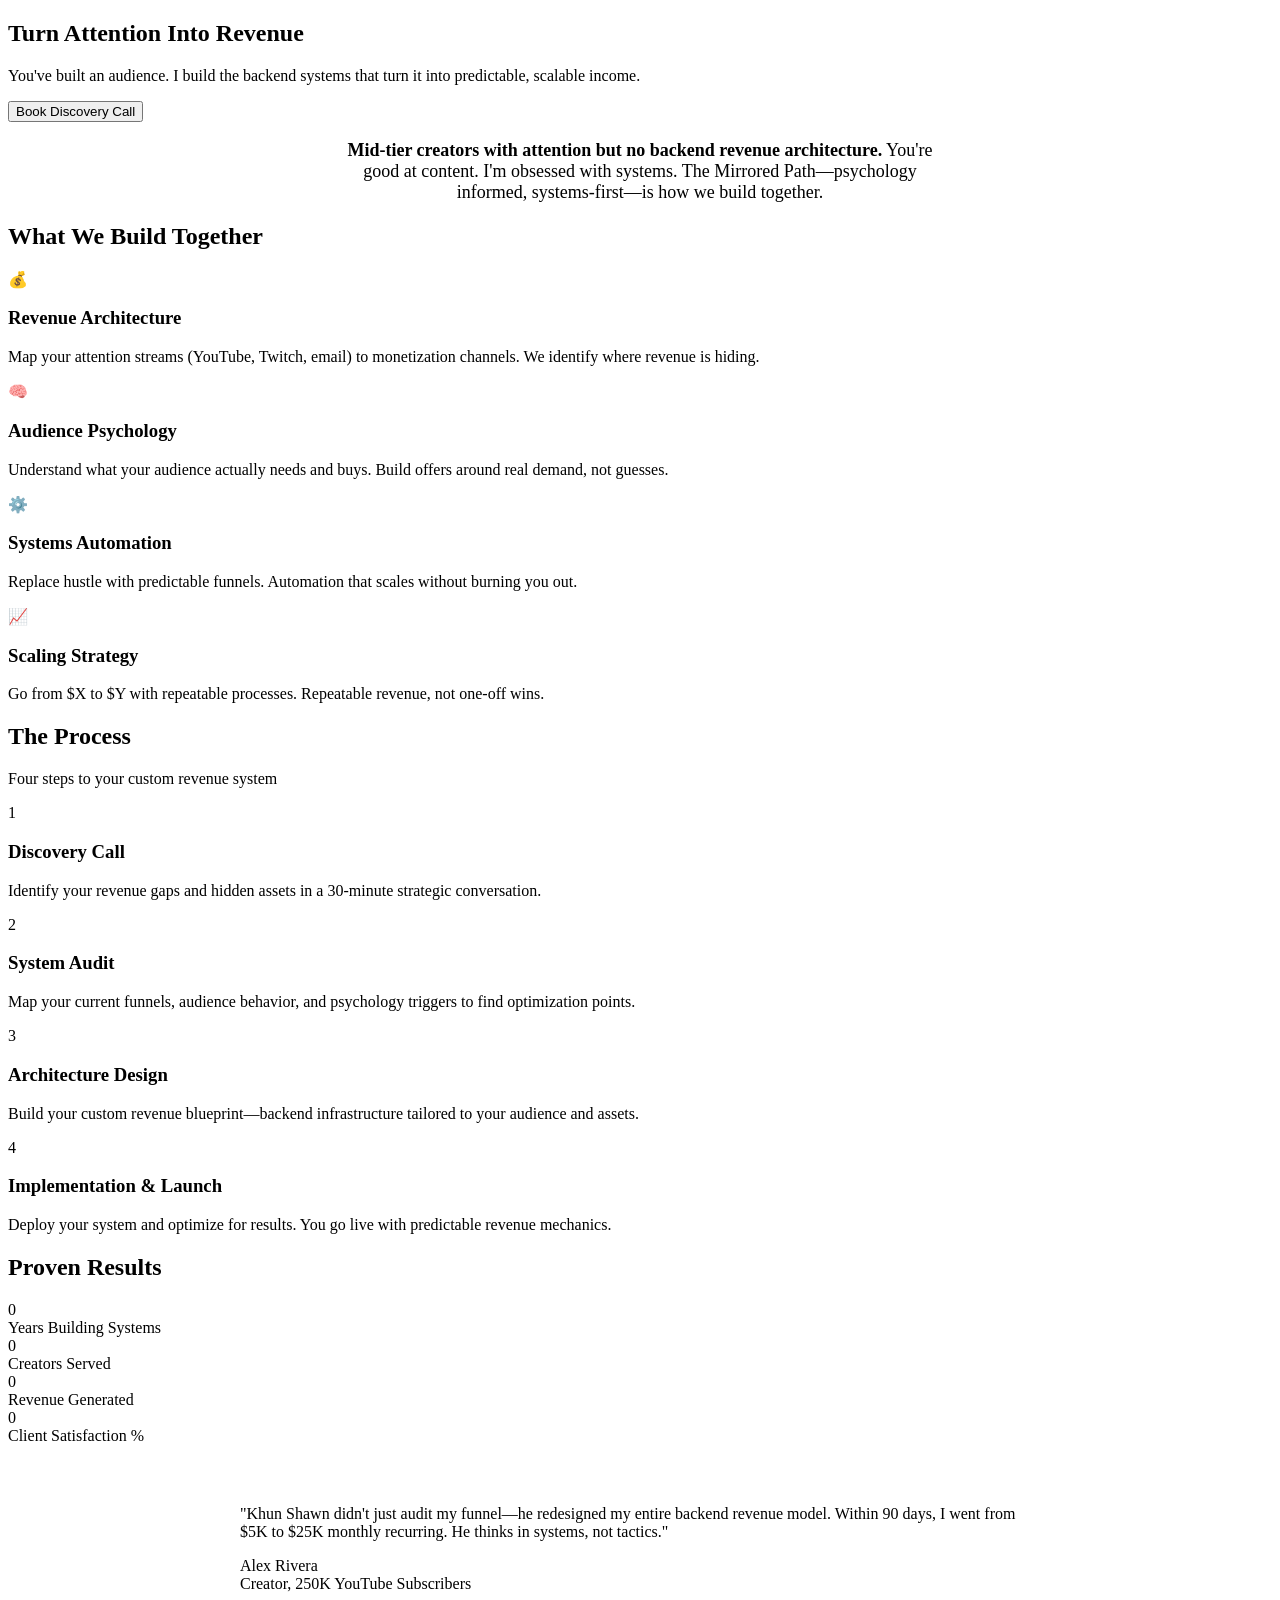
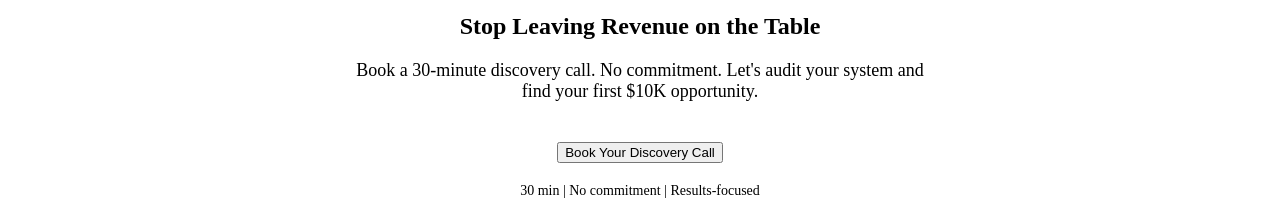
==== index.html @ 08e4f619 "feat: add complete index.html with all 6 sections" ====
<!DOCTYPE html>
<html lang="en">
<head>
  <meta charset="UTF-8">
  <meta name="viewport" content="width=device-width, initial-scale=1.0">
  <meta http-equiv="X-UA-Compatible" content="IE=edge">

  <!-- Title & Meta Description -->
  <title>Creator Revenue Systems | Khun Shawn</title>
  <meta name="description" content="Turn your audience into predictable revenue. Custom backend systems for creators. Book a discovery call.">
  <meta name="author" content="Khun Shawn">

  <!-- Theme Color & Favicon -->
  <meta name="theme-color" content="#0A0E1A">
  <link rel="icon" href="./assets/favicon.png" sizes="32x32">

  <!-- OG Tags (Social Sharing) -->
  <meta property="og:type" content="website">
  <meta property="og:title" content="Creator Revenue Systems | Khun Shawn">
  <meta property="og:description" content="Turn your audience into predictable revenue. Custom backend systems for creators.">
  <meta property="og:image" content="./images/Khun\ Shawn\ at\ gaming\ desk\ with\ monitors\ khun-shawn\ khunshawn.webp">
  <meta property="og:url" content="https://khun-shawn.com">

  <!-- Twitter Tags -->
  <meta name="twitter:card" content="summary_large_image">
  <meta name="twitter:title" content="Creator Revenue Systems | Khun Shawn">
  <meta name="twitter:description" content="Turn your audience into predictable revenue. Custom backend systems for creators.">
  <meta name="twitter:image" content="./images/Khun\ Shawn\ at\ gaming\ desk\ with\ monitors\ khun-shawn\ khunshawn.webp">

  <!-- Stylesheets -->
  <link rel="stylesheet" href="./styles/base.css">
  <link rel="stylesheet" href="./styles/layout.css">
  <link rel="stylesheet" href="./styles/components.css">
  <link rel="stylesheet" href="./styles/animations.css">

  <!-- Google Fonts (Fallback only, Lusitana & Lato loaded locally) -->
  <link rel="preconnect" href="https://fonts.googleapis.com">
  <link rel="preconnect" href="https://fonts.gstatic.com" crossorigin>
  <style>
    @font-face {
      font-family: 'Lusitana';
      src: url('./fonts/CSR84z9ShvucWzsMKyhdTOI.woff2') format('woff2');
      font-weight: 400;
      font-display: swap;
    }
    @font-face {
      font-family: 'Lusitana';
      src: url('./fonts/CSR74z9ShvucWzsMKyDmafctaNY.woff2') format('woff2');
      font-weight: 700;
      font-display: swap;
    }
    @font-face {
      font-family: 'Lato';
      src: url('./fonts/S6uyw4BMUTPHjx4wXg.woff2') format('woff2');
      font-weight: 400;
      font-display: swap;
    }
    @font-face {
      font-family: 'Lato';
      src: url('./fonts/S6u9w4BMUTPHh6UVSwiPGQ.woff2') format('woff2');
      font-weight: 700;
      font-display: swap;
    }
  </style>

  <!-- JSON-LD Schema Markup -->
  <script type="application/ld+json">
  {
    "@context": "https://schema.org",
    "@type": "Organization",
    "name": "Khun Shawn",
    "url": "https://khun-shawn.com",
    "description": "Custom backend revenue systems for creators",
    "sameAs": [
      "https://www.youtube.com/@KhunShawn",
      "https://www.twitch.tv/khunshawn",
      "https://www.instagram.com/khunshawn/",
      "https://www.facebook.com/MysteryMrR/"
    ],
    "image": "./images/Khun\ Shawn\ at\ gaming\ desk\ with\ monitors\ khun-shawn\ khunshawn.webp",
    "founder": {
      "@type": "Person",
      "name": "Khun Shawn",
      "jobTitle": "Revenue Systems Architect",
      "image": "./images/Khun\ Shawn\ in\ blazer\ by\ window\ with\ city\ khun-shawn\ khunshawn.webp"
    }
  }
  </script>

  <script type="application/ld+json">
  {
    "@context": "https://schema.org",
    "@type": "Service",
    "name": "Creator Infrastructure System",
    "description": "Custom backend revenue system for creators",
    "provider": {
      "@type": "Organization",
      "name": "Khun Shawn"
    },
    "areaServed": "Worldwide",
    "priceRange": "$500 - $5000+"
  }
  </script>
</head>

<body>

<!-- ========================================
     HERO SECTION
     ======================================== -->
<section id="hero">
  <div class="hero-content">
    <h1>Turn Attention Into Revenue</h1>
    <p>You've built an audience. I build the backend systems that turn it into predictable, scalable income.</p>
    <button class="btn-primary" onclick="scrollToDiscovery()">Book Discovery Call</button>
  </div>
</section>

<!-- ========================================
     MISSION SECTION
     ======================================== -->
<section id="mission">
  <div class="container">
    <div style="max-width: 600px; margin: 0 auto;">
      <p style="font-size: 18px; text-align: center;">
        <strong>Mid-tier creators with attention but no backend revenue architecture.</strong> You're good at content. I'm obsessed with systems. The Mirrored Path—psychology informed, systems-first—is how we build together.
      </p>
    </div>
  </div>
</section>

<!-- ========================================
     CAPABILITIES SECTION
     ======================================== -->
<section id="capabilities">
  <div class="container">
    <div class="section-header">
      <h2>What We Build Together</h2>
    </div>

    <div class="grid-4">
      <!-- Card 1 -->
      <div class="card">
        <div class="card-icon">💰</div>
        <h3 class="card-title">Revenue Architecture</h3>
        <p class="card-description">Map your attention streams (YouTube, Twitch, email) to monetization channels. We identify where revenue is hiding.</p>
      </div>

      <!-- Card 2 -->
      <div class="card">
        <div class="card-icon">🧠</div>
        <h3 class="card-title">Audience Psychology</h3>
        <p class="card-description">Understand what your audience actually needs and buys. Build offers around real demand, not guesses.</p>
      </div>

      <!-- Card 3 -->
      <div class="card">
        <div class="card-icon">⚙️</div>
        <h3 class="card-title">Systems Automation</h3>
        <p class="card-description">Replace hustle with predictable funnels. Automation that scales without burning you out.</p>
      </div>

      <!-- Card 4 -->
      <div class="card">
        <div class="card-icon">📈</div>
        <h3 class="card-title">Scaling Strategy</h3>
        <p class="card-description">Go from $X to $Y with repeatable processes. Repeatable revenue, not one-off wins.</p>
      </div>
    </div>
  </div>
</section>

<!-- ========================================
     HOW IT WORKS SECTION
     ======================================== -->
<section id="how-it-works">
  <div class="container">
    <div class="section-header">
      <h2>The Process</h2>
      <p>Four steps to your custom revenue system</p>
    </div>

    <div class="timeline">
      <div class="timeline-step">
        <div class="timeline-circle">1</div>
        <div class="timeline-content">
          <h3 class="timeline-title">Discovery Call</h3>
          <p class="timeline-description">Identify your revenue gaps and hidden assets in a 30-minute strategic conversation.</p>
        </div>
      </div>

      <div class="timeline-step">
        <div class="timeline-circle">2</div>
        <div class="timeline-content">
          <h3 class="timeline-title">System Audit</h3>
          <p class="timeline-description">Map your current funnels, audience behavior, and psychology triggers to find optimization points.</p>
        </div>
      </div>

      <div class="timeline-step">
        <div class="timeline-circle">3</div>
        <div class="timeline-content">
          <h3 class="timeline-title">Architecture Design</h3>
          <p class="timeline-description">Build your custom revenue blueprint—backend infrastructure tailored to your audience and assets.</p>
        </div>
      </div>

      <div class="timeline-step">
        <div class="timeline-circle">4</div>
        <div class="timeline-content">
          <h3 class="timeline-title">Implementation & Launch</h3>
          <p class="timeline-description">Deploy your system and optimize for results. You go live with predictable revenue mechanics.</p>
        </div>
      </div>
    </div>
  </div>
</section>

<!-- ========================================
     PROOF SECTION
     ======================================== -->
<section id="proof">
  <div class="container">
    <div class="section-header">
      <h2>Proven Results</h2>
    </div>

    <div class="grid-4" style="margin-bottom: 60px;">
      <div class="stat-block">
        <div class="stat-number" data-target="14">0</div>
        <div class="stat-label">Years Building Systems</div>
      </div>

      <div class="stat-block">
        <div class="stat-number" data-target="50">0</div>
        <div class="stat-label">Creators Served</div>
      </div>

      <div class="stat-block">
        <div class="stat-number" data-target="2000000">0</div>
        <div class="stat-label">Revenue Generated</div>
      </div>

      <div class="stat-block">
        <div class="stat-number" data-target="99">0</div>
        <div class="stat-label">Client Satisfaction %</div>
      </div>
    </div>

    <div style="max-width: 800px; margin: 0 auto;">
      <div class="testimonial">
        <p class="testimonial-quote">"Khun Shawn didn't just audit my funnel—he redesigned my entire backend revenue model. Within 90 days, I went from $5K to $25K monthly recurring. He thinks in systems, not tactics."</p>
        <div class="testimonial-author">Alex Rivera</div>
        <div class="testimonial-role">Creator, 250K YouTube Subscribers</div>
      </div>
    </div>
  </div>
</section>

<!-- ========================================
     FINAL CTA SECTION
     ======================================== -->
<section id="final-cta">
  <div class="container" style="text-align: center;">
    <h2>Stop Leaving Revenue on the Table</h2>
    <p style="font-size: 18px; margin-bottom: 40px; max-width: 600px; margin-left: auto; margin-right: auto;">
      Book a 30-minute discovery call. No commitment. Let's audit your system and find your first $10K opportunity.
    </p>
    <button class="btn-primary" onclick="scrollToDiscovery()">Book Your Discovery Call</button>
    <p style="margin-top: 20px; font-size: 14px; color: var(--text-secondary);">30 min | No commitment | Results-focused</p>
  </div>
</section>

<!-- ========================================
     END: FINAL CTA SECTION
     ======================================== -->

<script src="./scripts/main.js"></script>

</body>
</html>
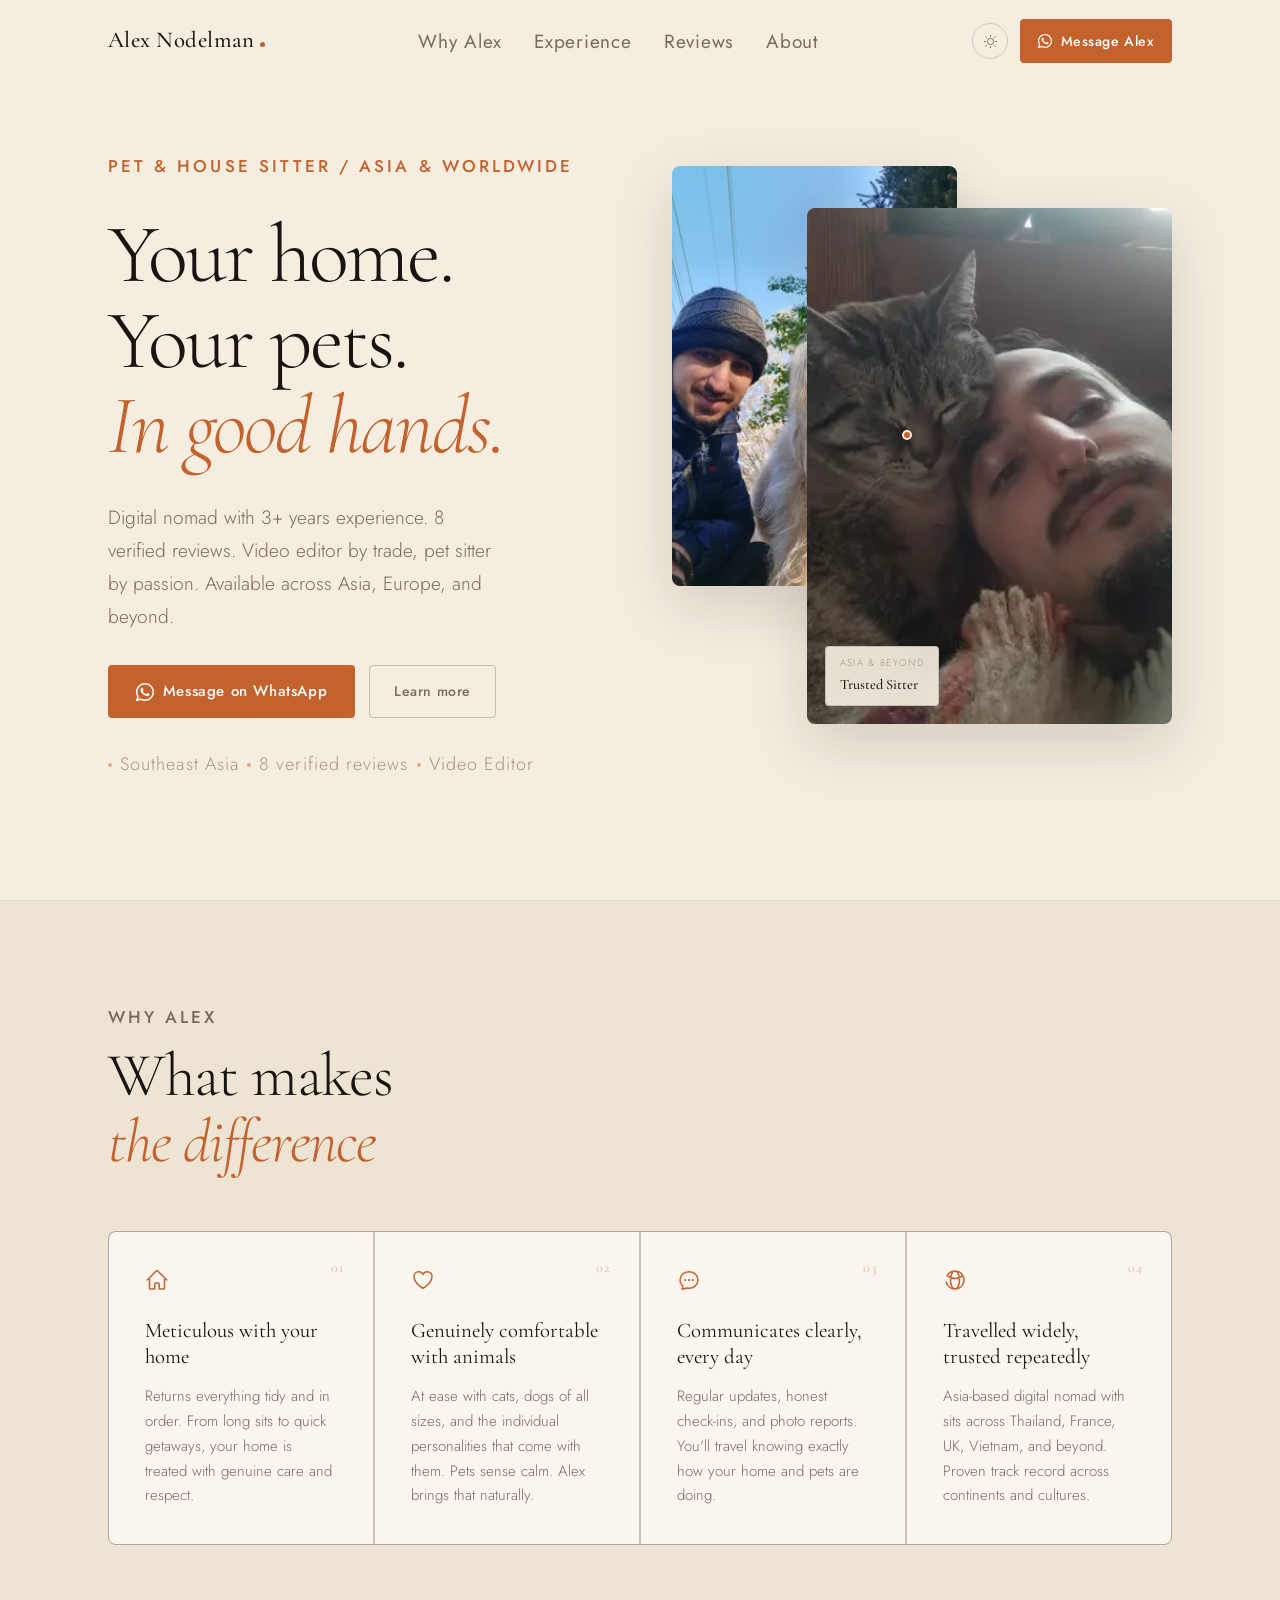
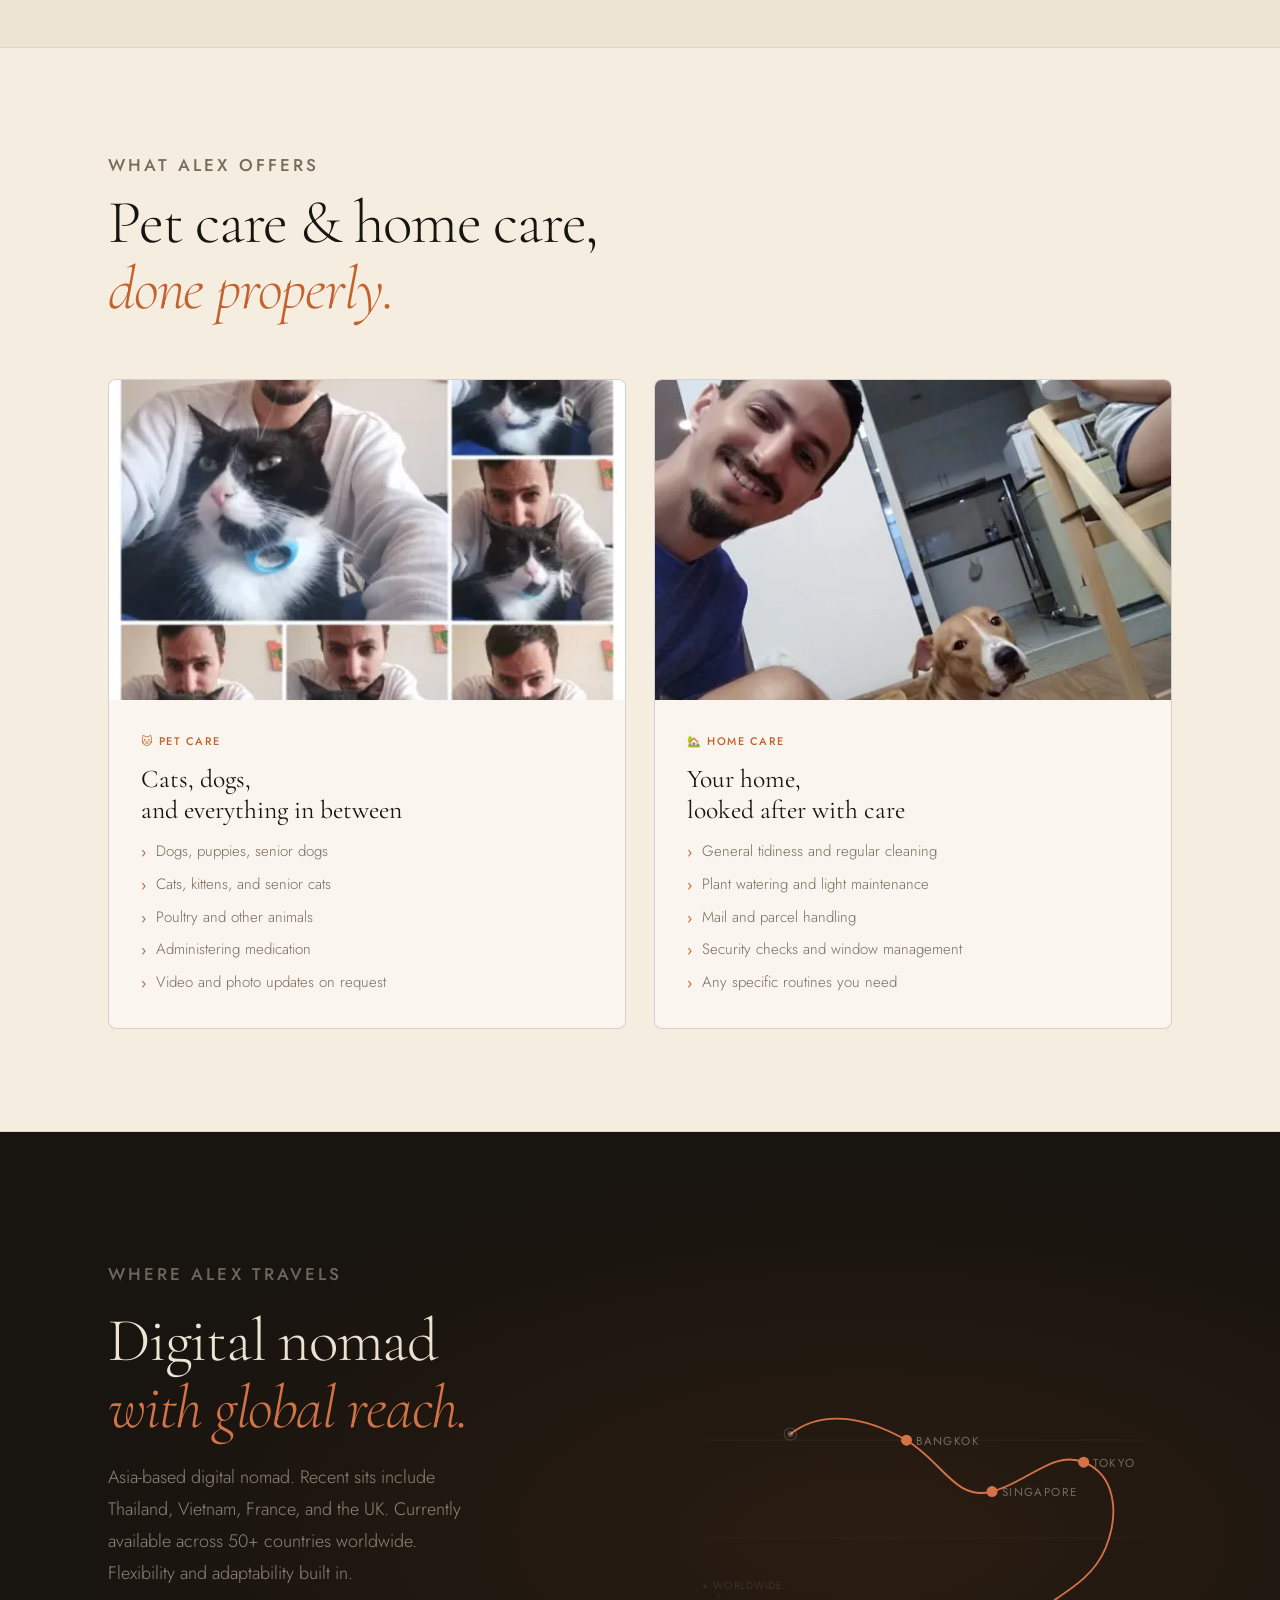
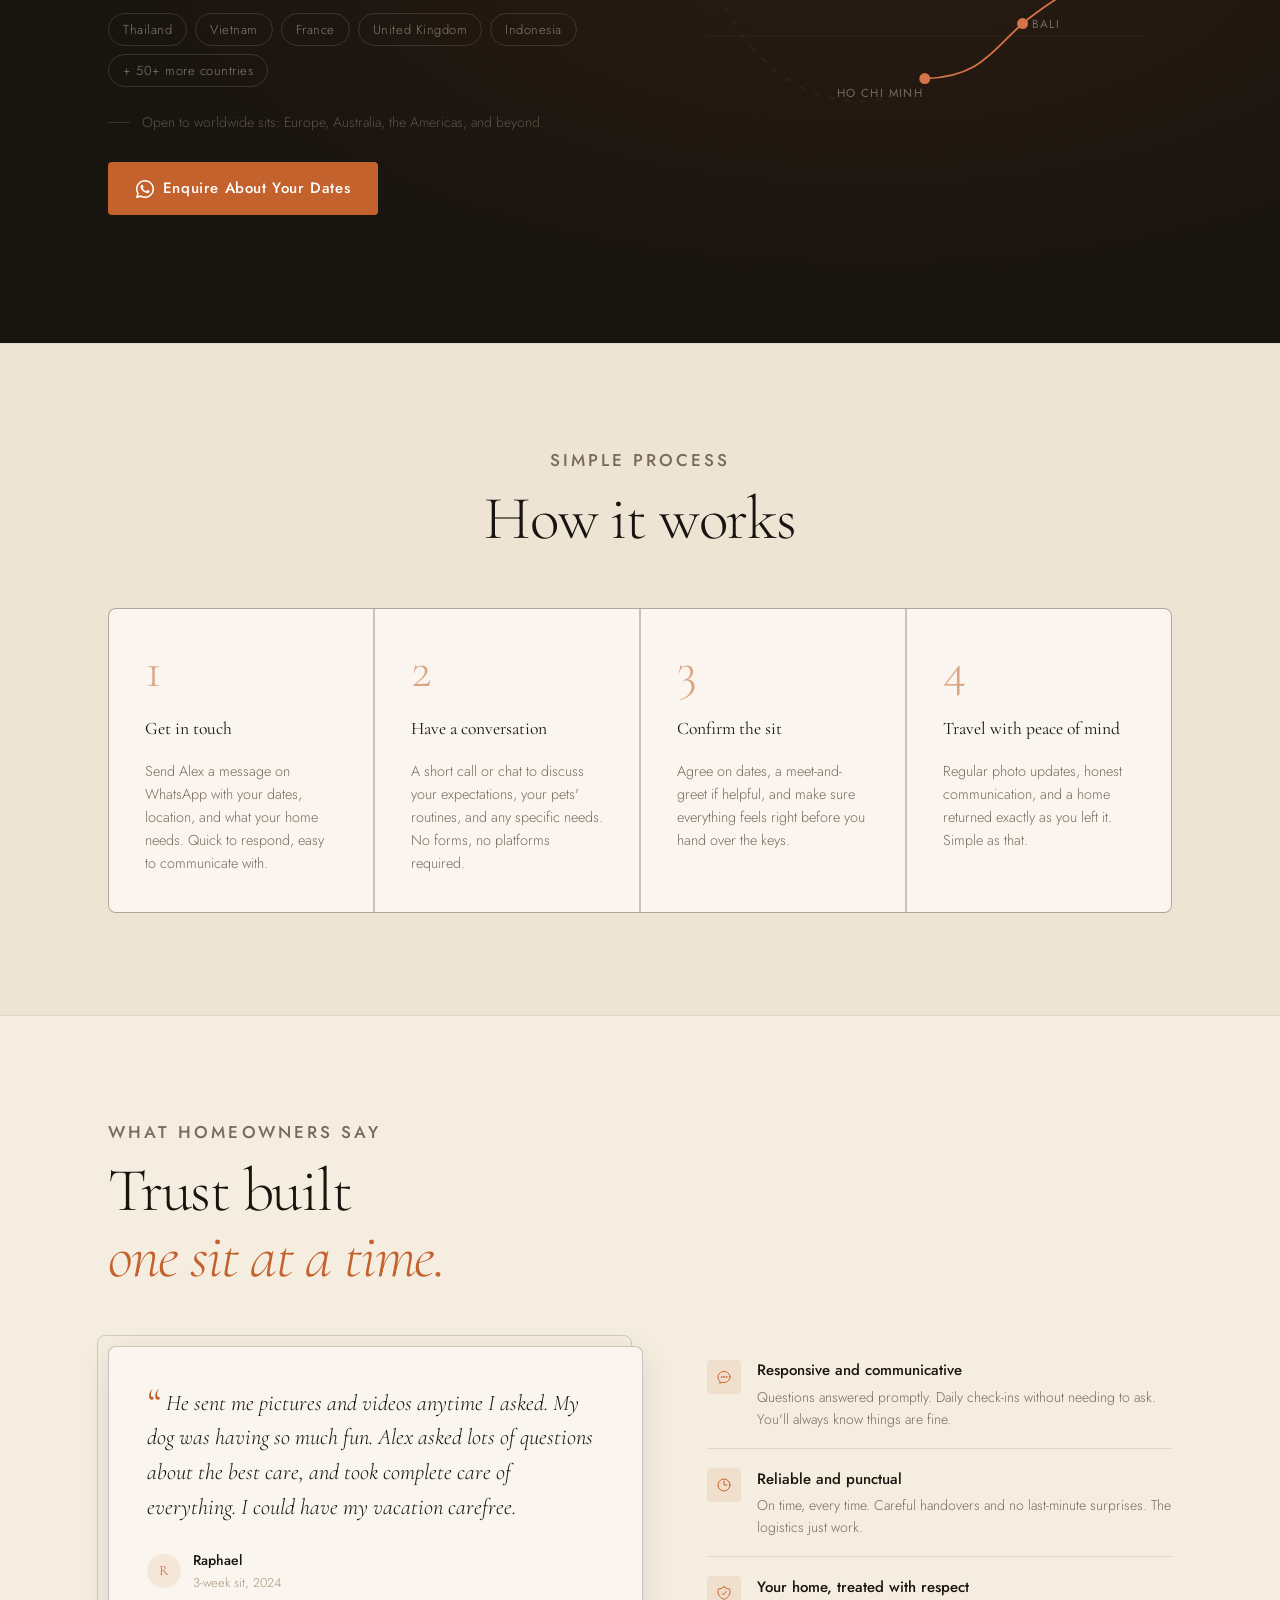
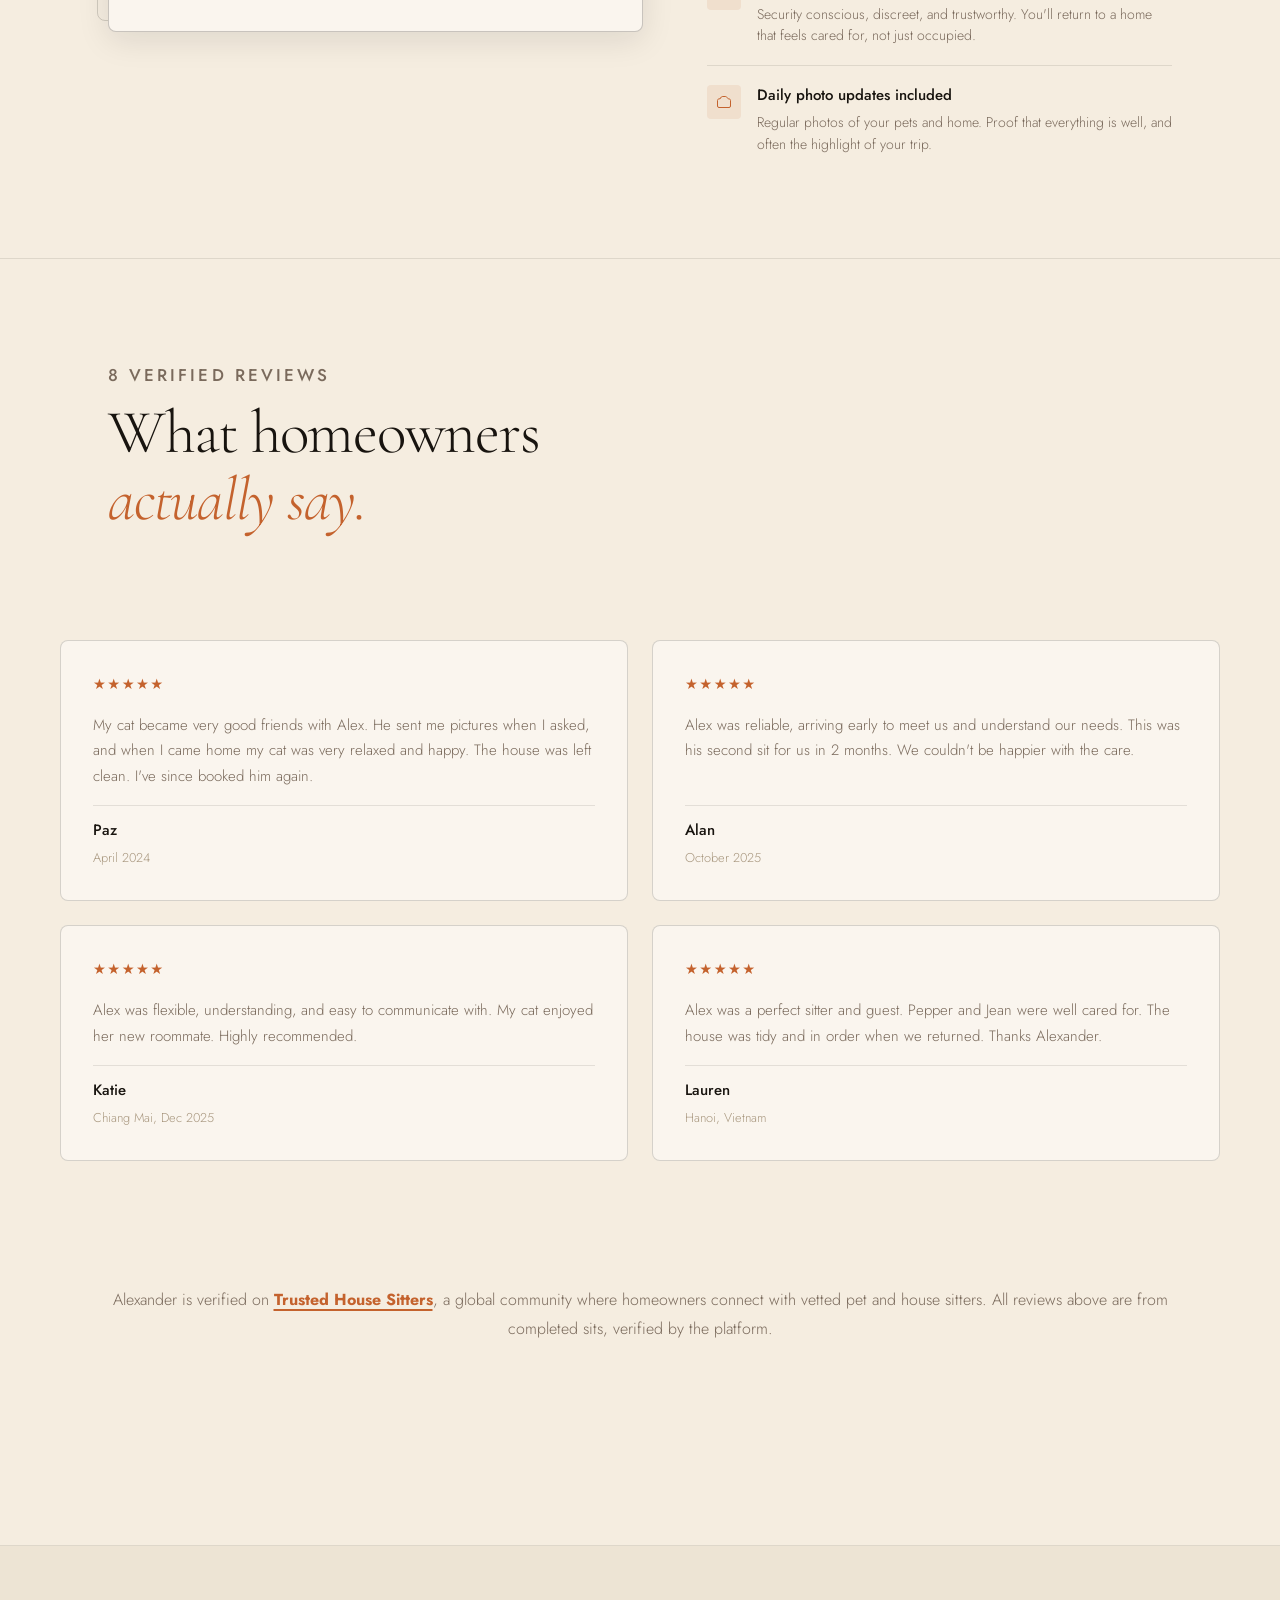
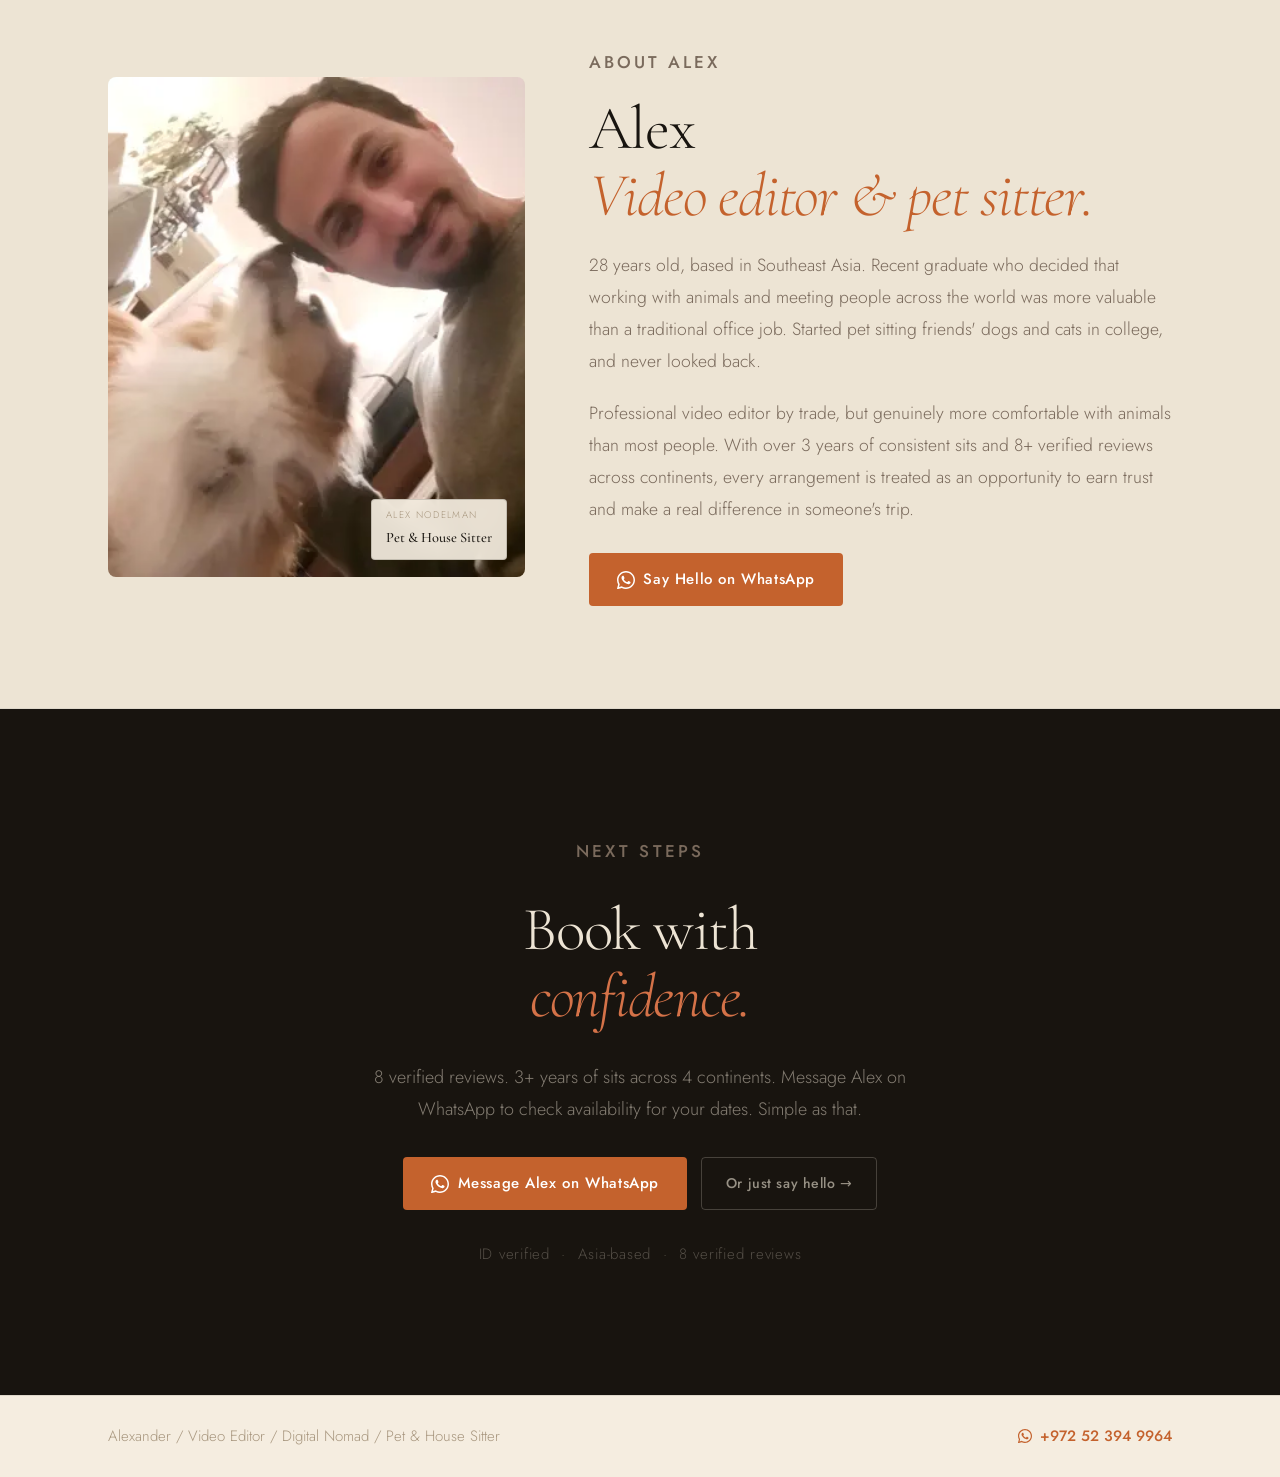
==== commit 066e2b87: "Initial commit: Global Pet Sits website content Co-Authored-By: COR Intelligence <enquiries@corsolut" ====
--- a/index.html
+++ b/index.html
@@ -1,281 +1,1527 @@
 <!DOCTYPE html>
-<html lang="en">
+<html lang="en" data-theme="light">
 <head>
-  <meta charset="UTF-8">
-  <meta name="viewport" content="width=device-width, initial-scale=1.0">
-  <meta http-equiv="X-UA-Compatible" content="IE=edge">
-
-  <!-- Title & Meta Description -->
-  <title>Creator Revenue Systems | Khun Shawn</title>
-  <meta name="description" content="Turn your audience into predictable revenue. Custom backend systems for creators. Book a discovery call.">
-  <meta name="author" content="Khun Shawn">
-
-  <!-- Theme Color & Favicon -->
-  <meta name="theme-color" content="#0A0E1A">
-  <link rel="icon" href="./assets/favicon.png" sizes="32x32">
-
-  <!-- OG Tags (Social Sharing) -->
+<!--
+  ============================================================
+  ALEX NODELMAN — PET & HOUSE SITTER LANDING PAGE
+  ============================================================
+  Art direction:
+    Trusted, worldly traveller with quiet intimate warmth.
+    Like flipping through a worn travel journal and finding
+    photos of every pet cared for along the way. Editorial
+    confidence, tactile warmth, nothing generic.
+
+  Animation concept: POSTCARD HOMECOMING SYSTEM
+    Elements arrive like postcards landing on a desk —
+    slightly tilted, scaled back, then settling perfectly
+    with soft inertia. Hero stacks photos as travel postcards.
+    Section reveals echo the same "arriving home" settle motion.
+    Route line draws through the Asia section as the signature
+    standout moment.
+
+  Font pairing:
+    Display — Cormorant Garamond (300/400/500 italic)
+      Editorial elegance, warmth, printed quality
+    Body    — Jost (300/400/500)
+      Modern, quiet, refined
+
+  Palette logic:
+    Light: warm parchment #F5EDE0 ground,
+           terracotta #C4622D accent,
+           near-black #18140F text
+    Dark:  deep warm charcoal #141210 ground,
+           same terracotta accent,
+           cream #EDE4D4 text
+
+  Editable placeholders:
+    [Add homeowner testimonial]
+    [Add preferred countries in Asia]
+    [Add pet experience detail]
+    [Add bio paragraph]
+  ============================================================
+-->
+  <meta charset="UTF-8" />
+  <meta name="viewport" content="width=device-width, initial-scale=1.0" />
+  <meta name="description" content="Experienced pet & house sitter. 8 verified 5-star reviews across Asia and Europe. Cats, dogs, medication management, long sits. Available now." />
+  <title>Alex Nodelman — Trusted Pet & House Sitter</title>
+  <link rel="canonical" href="https://globalpetsits.com/">
+
+  <meta property="og:title" content="Alex Nodelman — Trusted Pet Sitter">
+  <meta property="og:description" content="3 years experience. 8 verified 5-star reviews. Chiang Mai, Hanoi, London, Paris, Tel Aviv. Message on WhatsApp.">
+  <meta property="og:image" content="https://globalpetsits.com/images/alex-smiling-with-golden-dog-indoors-alex-nodelman-alexnodelman.webp">
+  <meta property="og:url" content="https://globalpetsits.com/">
   <meta property="og:type" content="website">
-  <meta property="og:title" content="Creator Revenue Systems | Khun Shawn">
-  <meta property="og:description" content="Turn your audience into predictable revenue. Custom backend systems for creators.">
-  <meta property="og:image" content="./images/Khun\ Shawn\ at\ gaming\ desk\ with\ monitors\ khun-shawn\ khunshawn.webp">
-  <meta property="og:url" content="https://khun-shawn.com">
-
-  <!-- Twitter Tags -->
+
   <meta name="twitter:card" content="summary_large_image">
-  <meta name="twitter:title" content="Creator Revenue Systems | Khun Shawn">
-  <meta name="twitter:description" content="Turn your audience into predictable revenue. Custom backend systems for creators.">
-  <meta name="twitter:image" content="./images/Khun\ Shawn\ at\ gaming\ desk\ with\ monitors\ khun-shawn\ khunshawn.webp">
-
-  <!-- Stylesheets -->
-  <link rel="stylesheet" href="./styles/base.css">
-  <link rel="stylesheet" href="./styles/layout.css">
-  <link rel="stylesheet" href="./styles/components.css">
-  <link rel="stylesheet" href="./styles/animations.css">
-
-  <!-- Google Fonts (Fallback only, Lusitana & Lato loaded locally) -->
-  <link rel="preconnect" href="https://fonts.googleapis.com">
-  <link rel="preconnect" href="https://fonts.gstatic.com" crossorigin>
-  <style>
-    @font-face {
-      font-family: 'Lusitana';
-      src: url('./fonts/CSR84z9ShvucWzsMKyhdTOI.woff2') format('woff2');
-      font-weight: 400;
-      font-display: swap;
-    }
-    @font-face {
-      font-family: 'Lusitana';
-      src: url('./fonts/CSR74z9ShvucWzsMKyDmafctaNY.woff2') format('woff2');
-      font-weight: 700;
-      font-display: swap;
-    }
-    @font-face {
-      font-family: 'Lato';
-      src: url('./fonts/S6uyw4BMUTPHjx4wXg.woff2') format('woff2');
-      font-weight: 400;
-      font-display: swap;
-    }
-    @font-face {
-      font-family: 'Lato';
-      src: url('./fonts/S6u9w4BMUTPHh6UVSwiPGQ.woff2') format('woff2');
-      font-weight: 700;
-      font-display: swap;
-    }
-  </style>
-
-  <!-- JSON-LD Schema Markup -->
+  <meta name="twitter:title" content="Alex Nodelman — Trusted Pet Sitter">
+  <meta name="twitter:description" content="3 years experience. 8 verified 5-star reviews. Available across Asia and Europe.">
+  <meta name="twitter:image" content="https://globalpetsits.com/images/alex-smiling-with-golden-dog-indoors-alex-nodelman-alexnodelman.webp">
+
   <script type="application/ld+json">
   {
     "@context": "https://schema.org",
-    "@type": "Organization",
-    "name": "Khun Shawn",
-    "url": "https://khun-shawn.com",
-    "description": "Custom backend revenue systems for creators",
-    "sameAs": [
-      "https://www.youtube.com/@KhunShawn",
-      "https://www.twitch.tv/khunshawn",
-      "https://www.instagram.com/khunshawn/",
-      "https://www.facebook.com/MysteryMrR/"
-    ],
-    "image": "./images/Khun\ Shawn\ at\ gaming\ desk\ with\ monitors\ khun-shawn\ khunshawn.webp",
-    "founder": {
-      "@type": "Person",
-      "name": "Khun Shawn",
-      "jobTitle": "Revenue Systems Architect",
-      "image": "./images/Khun\ Shawn\ in\ blazer\ by\ window\ with\ city\ khun-shawn\ khunshawn.webp"
-    }
+    "@graph": [
+      {
+        "@type": "Person",
+        "@id": "https://globalpetsits.com/#person",
+        "name": "Alex Nodelman",
+        "jobTitle": "Pet & House Sitter",
+        "url": "https://globalpetsits.com/",
+        "sameAs": [
+          "https://www.linkedin.com/in/alexandernodelman/",
+          "https://www.trustedhousesitters.com/house-and-pet-sitters/israel/southern-district/ashdod/l/4613767/"
+        ],
+        "telephone": "+972523949964",
+        "areaServed": ["Thailand", "Vietnam", "United Kingdom", "France", "Israel"],
+        "image": "https://globalpetsits.com/images/alex-smiling-with-golden-dog-indoors-alex-nodelman-alexnodelman.webp"
+      },
+      {
+        "@type": "FAQPage",
+        "mainEntity": [
+          {
+            "@type": "Question",
+            "name": "Are you available for long sits?",
+            "acceptedAnswer": {
+              "@type": "Answer",
+              "text": "Yes. My best sits have been 2 to 8 weeks. Long sits are where I do my best work."
+            }
+          },
+          {
+            "@type": "Question",
+            "name": "Can you handle medication?",
+            "acceptedAnswer": {
+              "@type": "Answer",
+              "text": "Yes. I'm experienced with daily medications for cats and dogs."
+            }
+          },
+          {
+            "@type": "Question",
+            "name": "Do you only sit in Asia?",
+            "acceptedAnswer": {
+              "@type": "Answer",
+              "text": "No. I've worked across the UK, France, Israel, and Vietnam. I go where the good sits are."
+            }
+          },
+          {
+            "@type": "Question",
+            "name": "Do you send daily updates?",
+            "acceptedAnswer": {
+              "@type": "Answer",
+              "text": "Every day. Photos, videos, real reports. You'll never wonder how things are going."
+            }
+          },
+          {
+            "@type": "Question",
+            "name": "Are you verified?",
+            "acceptedAnswer": {
+              "@type": "Answer",
+              "text": "Fully verified on TrustedHousesitters and Airbnb. ID, email, phone, all checked."
+            }
+          }
+        ]
+      }
+    ]
   }
   </script>
 
-  <script type="application/ld+json">
-  {
-    "@context": "https://schema.org",
-    "@type": "Service",
-    "name": "Creator Infrastructure System",
-    "description": "Custom backend revenue system for creators",
-    "provider": {
-      "@type": "Organization",
-      "name": "Khun Shawn"
-    },
-    "areaServed": "Worldwide",
-    "priceRange": "$500 - $5000+"
-  }
-  </script>
+  <link rel="preconnect" href="https://fonts.googleapis.com" />
+  <link rel="preconnect" href="https://fonts.gstatic.com" crossorigin />
+  <link href="https://fonts.googleapis.com/css2?family=Cormorant+Garamond:ital,wght@0,300;0,400;0,500;0,600;1,300;1,400;1,500&family=Jost:wght@300;400;500;600&display=swap" rel="stylesheet" />
+
+  <style>
+    /* ─── CUSTOM PROPERTIES ─────────────────────────────────── */
+    :root {
+      --bg:           #F5EDE0;
+      --bg-2:         #EDE4D4;
+      --bg-3:         #E2D6C4;
+      --surface:      #FAF5EE;
+      --surface-2:    #F0E8D8;
+      --text:         #18140F;
+      --text-muted:   #7A6A5C;
+      --text-faint:   #A8977F;
+      --accent:       #C4622D;
+      --accent-warm:  #D47248;
+      --accent-light: rgba(196,98,45,0.10);
+      --border:       rgba(24,20,15,0.10);
+      --border-mid:   rgba(24,20,15,0.16);
+      --border-str:   rgba(24,20,15,0.22);
+      --sh-sm:  0 2px 8px rgba(24,20,15,0.06);
+      --sh-md:  0 8px 32px rgba(24,20,15,0.10);
+      --sh-lg:  0 20px 60px rgba(24,20,15,0.15);
+      --r:  4px;
+      --r-lg: 8px;
+      --ease: cubic-bezier(0.16,1,0.3,1);
+      --font-d: 'Cormorant Garamond', Georgia, serif;
+      --font-b: 'Jost', system-ui, sans-serif;
+      --max-w: 1160px;
+      /* Fixed panel colours — never flip with theme */
+      --panel-bg: #18140F;
+      --panel-fg: #EDE4D4;
+    }
+
+    [data-theme="dark"] {
+      --bg:           #141210;
+      --bg-2:         #1C1916;
+      --bg-3:         #221E1A;
+      --surface:      #1A1714;
+      --surface-2:    #221E1A;
+      --text:         #EDE4D4;
+      --text-muted:   #9A8A78;
+      --text-faint:   #6A5A48;
+      --accent:       #D47248;
+      --accent-warm:  #E08A60;
+      --accent-light: rgba(212,114,72,0.13);
+      --border:       rgba(237,228,212,0.09);
+      --border-mid:   rgba(237,228,212,0.14);
+      --border-str:   rgba(237,228,212,0.20);
+      --sh-sm:  0 2px 8px rgba(0,0,0,0.30);
+      --sh-md:  0 8px 32px rgba(0,0,0,0.40);
+      --sh-lg:  0 20px 60px rgba(0,0,0,0.52);
+    }
+
+    /* ─── RESET ────────────────────────────────────────────── */
+    *, *::before, *::after { box-sizing: border-box; margin: 0; padding: 0; }
+    html { scroll-behavior: smooth; -webkit-text-size-adjust: 100%; }
+    body {
+      font-family: var(--font-b);
+      font-weight: 300;
+      font-size: clamp(1rem, 1.5vw, 1.125rem);
+      line-height: 1.65;
+      color: var(--text);
+      background: var(--bg);
+      transition: background 0.35s var(--ease), color 0.35s var(--ease);
+      overflow-x: hidden;
+    }
+    img { display: block; max-width: 100%; height: auto; }
+    a { color: inherit; text-decoration: none; }
+    button { font-family: var(--font-b); cursor: pointer; border: none; background: none; }
+    ul { list-style: none; }
+
+    /* ─── SKIP LINK ─────────────────────────────────────────── */
+    .skip {
+      position: fixed; top: -100%; left: 1rem; z-index: 9999;
+      padding: 0.5rem 1rem; background: var(--accent); color: #fff;
+      font-size: 0.875rem; border-radius: var(--r);
+      transition: top 0.2s;
+    }
+    .skip:focus { top: 1rem; }
+
+    /* ─── TYPOGRAPHY ────────────────────────────────────────── */
+    .d-xl { font-family:var(--font-d); font-weight:300; font-size:clamp(2.8rem,7vw,6rem); line-height:1.02; letter-spacing:-0.025em; }
+    .d-lg { font-family:var(--font-d); font-weight:300; font-size:clamp(2.375rem,4.8vw,4.125rem); line-height:1.08; letter-spacing:-0.02em; }
+    .d-md { font-family:var(--font-d); font-weight:400; font-size:clamp(1.35rem,2.5vw,2rem); line-height:1.2; }
+    .eyebrow {
+      font-family: var(--font-b); font-size: 1.0625rem; font-weight: 500;
+      letter-spacing: 0.18em; text-transform: uppercase; color: var(--text-muted);
+    }
+    .eyebrow--accent { color: var(--accent); }
+    em { font-style: italic; color: var(--accent); }
+
+    /* ─── LAYOUT ────────────────────────────────────────────── */
+    .wrap { max-width: var(--max-w); margin: 0 auto; padding: 0 clamp(1.25rem,5vw,3rem); }
+    section { padding: clamp(4rem,8vw,7rem) 0; }
+    .divider { width: 100%; height: 1px; background: var(--border); }
+
+    /* ─── POSTCARD HOMECOMING ANIMATION SYSTEM ────────────────
+       Core motion identity — all reveals echo a postcard
+       arriving and settling with gentle inertia.
+       ───────────────────────────────────────────────────────── */
+    @media (prefers-reduced-motion: no-preference) {
+      .pc-arrive {
+        opacity: 0;
+        transform: translateY(26px) rotate(var(--rot, 0deg));
+        transition: opacity 0.75s var(--ease), transform 0.75s var(--ease);
+        transition-delay: var(--d, 0s);
+        will-change: transform, opacity;
+      }
+      .pc-arrive.in { opacity: 1; transform: translateY(0) rotate(0deg); }
+
+      .pc-up {
+        opacity: 0; transform: translateY(20px);
+        transition: opacity 0.62s var(--ease), transform 0.62s var(--ease);
+        transition-delay: var(--d, 0s);
+      }
+      .pc-up.in { opacity: 1; transform: none; }
+
+      .pc-left {
+        opacity: 0; transform: translateX(-28px);
+        transition: opacity 0.7s var(--ease), transform 0.7s var(--ease);
+        transition-delay: var(--d, 0s);
+      }
+      .pc-left.in { opacity: 1; transform: none; }
+
+      .pc-right {
+        opacity: 0; transform: translateX(28px);
+        transition: opacity 0.7s var(--ease), transform 0.7s var(--ease);
+        transition-delay: var(--d, 0s);
+      }
+      .pc-right.in { opacity: 1; transform: none; }
+
+      .pc-scale {
+        opacity: 0; transform: scale(0.94);
+        transition: opacity 0.7s var(--ease), transform 0.7s var(--ease);
+        transition-delay: var(--d, 0s);
+      }
+      .pc-scale.in { opacity: 1; transform: scale(1); }
+    }
+
+    /* ─── HEADER ─────────────────────────────────────────────── */
+    .hdr {
+      position: fixed; top: 0; left: 0; right: 0; z-index: 100;
+      padding: clamp(0.9rem,2vw,1.2rem) 0;
+      transition: background 0.4s var(--ease), backdrop-filter 0.4s, box-shadow 0.4s;
+    }
+    .hdr.scrolled {
+      background: rgba(245,237,224,0.93);
+      backdrop-filter: blur(18px) saturate(1.4);
+      box-shadow: 0 1px 0 var(--border);
+    }
+    [data-theme="dark"] .hdr.scrolled {
+      background: rgba(20,18,16,0.93);
+    }
+    .hdr__row {
+      display: flex; align-items: center; justify-content: space-between; gap: 1rem;
+    }
+    .wordmark {
+      display: inline-flex; align-items: baseline; gap: 0.3rem;
+      font-family: var(--font-d); font-size: 1.425rem; font-weight: 500; letter-spacing: 0.02em;
+    }
+    .wordmark__dot {
+      width: 5px; height: 5px; border-radius: 50%; background: var(--accent);
+      margin-bottom: 2px; flex-shrink: 0;
+    }
+    .nav {
+      display: flex; align-items: center; gap: clamp(1rem,2.5vw,2rem);
+    }
+    @media (max-width: 680px) { .nav { display: none; } }
+    .nav a {
+      font-size: 1.1875rem; font-weight: 400; letter-spacing: 0.04em;
+      color: var(--text-muted); transition: color 0.2s; padding: 0.25rem 0;
+    }
+    .nav a:hover { color: var(--text); }
+    .hdr__end { display: flex; align-items: center; gap: 0.75rem; }
+
+    .btn-theme {
+      width: 36px; height: 36px; border-radius: 50%;
+      border: 1px solid var(--border-mid);
+      display: flex; align-items: center; justify-content: center;
+      color: var(--text-muted);
+      transition: border-color 0.2s, color 0.2s, transform 0.35s var(--ease);
+    }
+    .btn-theme:hover { color: var(--text); border-color: var(--border-str); transform: rotate(25deg); }
+    .btn-theme svg { width: 15px; height: 15px; }
+
+    /* ─── BUTTON SYSTEM ─────────────────────────────────────── */
+    .btn {
+      display: inline-flex; align-items: center; gap: 0.55rem;
+      font-family: var(--font-b); font-weight: 500; font-size: 0.875rem;
+      letter-spacing: 0.04em; border-radius: var(--r);
+      transition: background 0.2s, transform 0.22s var(--ease), box-shadow 0.22s, border-color 0.2s, color 0.2s;
+      min-height: 44px; white-space: nowrap; cursor: pointer;
+    }
+    .btn-wa {
+      padding: 0.5rem 1.1rem;
+      background: var(--accent); color: #fff;
+    }
+    .btn-wa:hover { background: var(--accent-warm); transform: translateY(-1px); box-shadow: var(--sh-md); }
+    .btn-wa svg { width: 14px; height: 14px; }
+
+    .btn-primary {
+      padding: 0.875rem 1.75rem;
+      background: var(--accent); color: #fff; font-size: 0.9375rem;
+    }
+    .btn-primary:hover { background: var(--accent-warm); transform: translateY(-2px); box-shadow: var(--sh-lg); }
+    .btn-primary:active { transform: none; box-shadow: none; }
+    .btn-primary svg { width: 18px; height: 18px; }
+
+    .btn-ghost {
+      padding: 0.875rem 1.5rem;
+      border: 1px solid var(--border-str); color: var(--text-muted); font-size: 0.875rem;
+    }
+    .btn-ghost:hover { border-color: var(--accent); color: var(--accent); transform: translateY(-1px); }
+
+    .btn-ghost--inv {
+      border-color: rgba(237,228,212,0.22); color: rgba(237,228,212,0.6);
+    }
+    .btn-ghost--inv:hover { border-color: var(--accent-warm); color: var(--accent-warm); transform: translateY(-1px); }
+
+    /* WA icon SVG path reused */
+    .wa-path-1 { d: path("M17.472 14.382c-.297-.149-1.758-.867-2.03-.967-.273-.099-.471-.148-.67.15-.197.297-.767.966-.94 1.164-.173.199-.347.223-.644.075-.297-.15-1.255-.463-2.39-1.475-.883-.788-1.48-1.761-1.653-2.059-.173-.297-.018-.458.13-.606.134-.133.298-.347.446-.52.149-.174.198-.298.298-.497.099-.198.05-.371-.025-.52-.075-.149-.669-1.612-.916-2.207-.242-.579-.487-.5-.669-.51-.173-.008-.371-.01-.57-.01-.198 0-.52.074-.792.372-.272.297-1.04 1.016-1.04 2.479 0 1.462 1.065 2.875 1.213 3.074.149.198 2.096 3.2 5.077 4.487.709.306 1.262.489 1.694.625.712.227 1.36.195 1.871.118.571-.085 1.758-.719 2.006-1.413.248-.694.248-1.289.173-1.413-.074-.124-.272-.198-.57-.347z"); }
+
+    /* ─── HERO ───────────────────────────────────────────────── */
+    .hero {
+      min-height: 100svh;
+      display: grid;
+      grid-template-columns: 1fr 1fr;
+      align-items: center;
+      gap: clamp(2rem,5vw,5rem);
+      padding-top: clamp(6rem,12vw,8rem);
+      padding-bottom: clamp(4rem,8vw,6rem);
+    }
+    @media (max-width: 800px) {
+      .hero { grid-template-columns: 1fr; min-height: auto; padding-top: 7rem; }
+    }
+
+    .hero__content { display: flex; flex-direction: column; gap: clamp(1.25rem,3vw,2rem); }
+
+    .hero__eyebrow {
+      display: flex; align-items: center; gap: 0.75rem;
+    }
+    .hero__eyebrow-line {
+      width: 28px; height: 1px; background: var(--accent); flex-shrink: 0;
+    }
+
+    .hero__h1 {
+      font-family: var(--font-d);
+      font-weight: 300;
+      font-size: clamp(2.8rem,6.5vw,5.75rem);
+      line-height: 1.03;
+      letter-spacing: -0.025em;
+    }
+
+    .hero__sub {
+      font-size: clamp(1.125rem,1.5vw,1.25rem);
+      color: var(--text-muted);
+      max-width: 36ch;
+      line-height: 1.72;
+    }
+
+    .hero__cta { display: flex; flex-wrap: wrap; align-items: center; gap: 0.875rem; }
+
+    .hero__meta {
+      display: flex; align-items: center; gap: 0.5rem;
+      font-size: 1.125rem; color: var(--text-faint); letter-spacing: 0.06em;
+    }
+    .hero__meta-dot {
+      width: 4px; height: 4px; border-radius: 50%;
+      background: var(--accent); opacity: 0.5;
+    }
+
+    /* Hero visual — postcard stack */
+    .hero__visual {
+      position: relative;
+      height: clamp(400px,58vw,600px);
+    }
+    @media (max-width: 800px) {
+      .hero__visual { height: 360px; order: -1; }
+    }
+
+    .postcard {
+      position: absolute;
+      border-radius: var(--r-lg);
+      overflow: hidden;
+      box-shadow: var(--sh-lg);
+    }
+    .postcard--main {
+      width: 73%; height: 86%;
+      top: 7%; right: 0; z-index: 2;
+    }
+    .postcard--back {
+      width: 57%; height: 70%;
+      top: 0; left: 0; z-index: 1; opacity: 0.88;
+    }
+    .postcard img { width: 100%; height: 100%; object-fit: cover; }
+
+    /* Corner fold decoration */
+    .postcard--back::after {
+      content: '';
+      position: absolute; bottom: 0; right: 0;
+      width: 30px; height: 30px;
+      background: linear-gradient(225deg, var(--bg) 50%, transparent 50%);
+    }
+
+    .postcard__badge {
+      position: absolute; bottom: 1.1rem; left: 1.1rem; z-index: 3;
+      background: rgba(245,237,224,0.92); backdrop-filter: blur(10px);
+      border: 1px solid var(--border-mid); border-radius: var(--r);
+      padding: 0.55rem 0.875rem;
+    }
+    [data-theme="dark"] .postcard__badge {
+      background: rgba(26,23,20,0.92);
+    }
+    .postcard__badge-label {
+      font-size: 0.6rem; letter-spacing: 0.14em; text-transform: uppercase;
+      color: var(--text-faint); margin-bottom: 0.1rem;
+    }
+    .postcard__badge-val {
+      font-family: var(--font-d); font-size: 0.9rem; font-weight: 500; color: var(--text);
+    }
+
+    /* Animated pulse dot */
+    .pulse-dot {
+      position: absolute;
+      width: 10px; height: 10px; border-radius: 50%;
+      background: var(--accent); border: 2px solid var(--bg);
+      top: 44%; left: 46%; z-index: 4;
+    }
+    @media (prefers-reduced-motion: no-preference) {
+      .pulse-dot { animation: pulse 2.8s ease-in-out infinite 1.8s; }
+    }
+    @keyframes pulse {
+      0%,100% { transform:scale(1); box-shadow: 0 0 0 0 rgba(196,98,45,0.35); }
+      50%      { transform:scale(1.2); box-shadow: 0 0 0 8px rgba(196,98,45,0); }
+    }
+
+    /* ─── SECTION HEADERS ──────────────────────────────────── */
+    .sh { display: flex; flex-direction: column; gap: 0.7rem; margin-bottom: clamp(2rem,5vw,3.5rem); }
+    .sh--center { align-items: center; text-align: center; }
+
+    /* ─── WHY ALEX ─────────────────────────────────────────── */
+    .why { background: var(--bg-2); }
+
+    .why__grid {
+      display: grid;
+      grid-template-columns: repeat(auto-fit, minmax(230px, 1fr));
+      gap: 1.5px; background: var(--border-mid);
+      border: 1.5px solid var(--border-mid); border-radius: var(--r-lg); overflow: hidden;
+    }
+
+    .tc {
+      background: var(--surface);
+      padding: clamp(1.5rem,3vw,2.25rem);
+      display: flex; flex-direction: column; gap: 0.875rem;
+      position: relative;
+      transition: background 0.25s var(--ease);
+    }
+    .tc:hover { background: var(--surface-2); }
+
+    .tc__n {
+      position: absolute; top: 1.5rem; right: 1.75rem;
+      font-family: var(--font-d); font-size: 0.875rem; font-weight: 500;
+      color: var(--accent); letter-spacing: 0.08em; opacity: 0.35;
+    }
+    .tc__icon { width: 36px; height: 36px; color: var(--accent); }
+    .tc__icon svg { width: 24px; height: 24px; }
+    .tc h3 {
+      font-family: var(--font-d); font-size: clamp(1.05rem,1.8vw,1.3rem);
+      font-weight: 400; line-height: 1.25;
+    }
+    .tc p { font-size: 0.9375rem; color: var(--text-muted); line-height: 1.65; }
+
+    /* ─── CARE ──────────────────────────────────────────────── */
+    .care__split {
+      display: grid; grid-template-columns: 1fr 1fr; gap: var(--space-lg, 1.75rem);
+    }
+    @media (max-width: 680px) { .care__split { grid-template-columns: 1fr; } }
+
+    .cb {
+      border: 1px solid var(--border-mid); border-radius: var(--r-lg);
+      overflow: hidden; background: var(--surface);
+      display: flex; flex-direction: column;
+      transition: box-shadow 0.3s var(--ease), transform 0.3s var(--ease);
+    }
+    .cb:hover { box-shadow: var(--sh-md); transform: translateY(-3px); }
+
+    .cb__img {
+      height: clamp(210px,28vw,320px); overflow: hidden;
+    }
+    .cb__img img {
+      width: 100%; height: 100%; object-fit: cover;
+      transition: transform 0.65s var(--ease);
+    }
+    .cb:hover .cb__img img { transform: scale(1.04); }
+
+    .cb__body {
+      padding: clamp(1.25rem,3vw,2rem);
+      display: flex; flex-direction: column; gap: 0.875rem; flex: 1;
+    }
+    .cb__tag {
+      font-size: 0.6875rem; font-weight: 500; letter-spacing: 0.14em;
+      text-transform: uppercase; color: var(--accent);
+    }
+    .cb h3 { font-family: var(--font-d); font-size: clamp(1.2rem,2vw,1.6rem); font-weight: 400; line-height: 1.2; }
+    .care-list { display: flex; flex-direction: column; gap: 0.45rem; }
+    .care-list li {
+      display: flex; align-items: flex-start; gap: 0.6rem;
+      font-size: 0.9375rem; color: var(--text-muted);
+    }
+    .care-list li::before {
+      content: '›'; color: var(--accent); flex-shrink: 0; margin-top: 0.05rem; font-weight: 400;
+    }
+
+    /* ─── ASIA — SIGNATURE MOMENT ──────────────────────────── */
+    .asia {
+      background: var(--panel-bg); color: var(--panel-fg);
+      overflow: hidden; position: relative;
+      padding: clamp(5rem,10vw,8rem) 0;
+    }
+    .asia .eyebrow { color: rgba(237,228,212,0.4); }
+    .asia .d-lg { color: var(--panel-fg); }
+    .asia em { color: var(--accent-warm); }
+
+    .asia__grid {
+      display: grid; grid-template-columns: 1fr 1fr;
+      gap: clamp(2rem,6vw,5rem); align-items: center;
+    }
+    @media (max-width: 760px) { .asia__grid { grid-template-columns: 1fr; } }
+
+    .asia__text { display: flex; flex-direction: column; gap: 1.25rem; }
+    .asia__body {
+      font-size: 1.125rem; line-height: 1.78;
+      color: rgba(237,228,212,0.55); max-width: 38ch;
+    }
+
+    .chips { display: flex; flex-wrap: wrap; gap: 0.5rem; margin-top: 0.25rem; }
+    .chip {
+      padding: 0.3rem 0.875rem;
+      border: 1px solid rgba(237,228,212,0.15); border-radius: 2rem;
+      font-size: 0.8125rem; color: rgba(237,228,212,0.5); letter-spacing: 0.04em;
+    }
+
+    .asia__world {
+      display: flex; align-items: center; gap: 0.75rem;
+      font-size: 0.875rem; color: rgba(237,228,212,0.3); margin-top: 0.25rem;
+    }
+    .asia__world-line { width: 22px; height: 1px; background: rgba(237,228,212,0.15); }
+
+    /* Decorative radial glow */
+    .asia::before {
+      content: '';
+      position: absolute; inset: 0;
+      background: radial-gradient(ellipse at 68% 50%, rgba(196,98,45,0.10) 0%, transparent 65%);
+      pointer-events: none;
+    }
+
+    /* Route map SVG */
+    .asia__map {
+      position: relative;
+      height: clamp(260px,38vw,440px);
+      display: flex; align-items: center; justify-content: center;
+    }
+    .route-svg { width: 100%; height: 100%; overflow: visible; }
+
+    .route-path {
+      fill: none; stroke: var(--accent-warm); stroke-width: 1.5;
+      stroke-dasharray: 700; stroke-dashoffset: 700;
+      stroke-linecap: round;
+      transition: stroke-dashoffset 2.2s var(--ease);
+    }
+    .route-path.in { stroke-dashoffset: 0; }
+
+    .route-path-ghost {
+      fill: none; stroke: rgba(237,228,212,0.06); stroke-width: 1;
+      stroke-dasharray: 5 8; stroke-linecap: round;
+    }
+
+    .city-dot {
+      fill: var(--accent-warm);
+      opacity: 0;
+      transition: opacity 0.4s ease;
+    }
+    .city-dot.in { opacity: 1; }
+    .city-label {
+      font-family: var(--font-b); font-size: 9.5px; font-weight: 400;
+      fill: rgba(237,228,212,0.4); letter-spacing: 0.12em; text-transform: uppercase;
+    }
+    .city-label-world {
+      font-family: var(--font-b); font-size: 8.5px;
+      fill: rgba(237,228,212,0.18); letter-spacing: 0.1em; text-transform: uppercase;
+    }
+
+    /* ─── STEPS ─────────────────────────────────────────────── */
+    .steps { background: var(--bg-2); }
+
+    .steps__grid {
+      display: grid; grid-template-columns: repeat(4, 1fr);
+      gap: 1.5px; background: var(--border-mid);
+      border: 1.5px solid var(--border-mid); border-radius: var(--r-lg); overflow: hidden;
+    }
+    @media (max-width: 800px) { .steps__grid { grid-template-columns: repeat(2,1fr); } }
+    @media (max-width: 460px) { .steps__grid { grid-template-columns: 1fr; } }
+
+    .step {
+      background: var(--surface); padding: clamp(1.5rem,3vw,2.25rem);
+      display: flex; flex-direction: column; gap: 1.1rem;
+      transition: background 0.25s;
+    }
+    .step:hover { background: var(--surface-2); }
+    .step__n {
+      font-family: var(--font-d); font-size: clamp(2.2rem,4vw,3.25rem);
+      font-weight: 300; line-height: 1; color: var(--accent); opacity: 0.55;
+    }
+    .step h3 { font-family: var(--font-d); font-size: 1.1rem; font-weight: 400; }
+    .step p { font-size: 0.9rem; color: var(--text-muted); line-height: 1.6; }
+
+    /* ─── TRUST ─────────────────────────────────────────────── */
+    .trust__layout {
+      display: grid; grid-template-columns: 1.15fr 1fr;
+      gap: clamp(2rem,5vw,4rem); align-items: start;
+    }
+    @media (max-width: 760px) { .trust__layout { grid-template-columns: 1fr; } }
+
+    .tframe { position: relative; }
+    .tframe::before {
+      content: '';
+      position: absolute; top: -11px; left: -11px; right: 11px; bottom: 11px;
+      border: 1px solid var(--border-mid); border-radius: var(--r-lg);
+      pointer-events: none; z-index: 0;
+    }
+
+    .tcard {
+      position: relative; z-index: 1;
+      background: var(--surface); border: 1px solid var(--border-str);
+      border-radius: var(--r-lg); padding: clamp(1.5rem,3vw,2.5rem);
+      box-shadow: var(--sh-md);
+    }
+    .tcard__q {
+      font-family: var(--font-d); font-size: clamp(1.05rem,1.8vw,1.4rem);
+      font-weight: 300; font-style: italic; line-height: 1.55; color: var(--text);
+      margin-bottom: 1.5rem;
+    }
+    .tcard__q::before {
+      content: '\201C';
+      font-size: 2.75rem; line-height: 0; vertical-align: -0.45rem;
+      color: var(--accent); margin-right: 0.2rem; font-style: normal;
+    }
+    .tcard__attr { display: flex; align-items: center; gap: 0.75rem; }
+    .tcard__av {
+      width: 34px; height: 34px; border-radius: 50%;
+      background: var(--accent-light); display: flex; align-items: center; justify-content: center;
+      color: var(--accent); font-family: var(--font-d); font-size: 0.9rem; flex-shrink: 0;
+    }
+    .tcard__name { font-size: 0.875rem; font-weight: 500; }
+    .tcard__loc { font-size: 0.8rem; color: var(--text-faint); }
+
+    .signals { display: flex; flex-direction: column; gap: 1.1rem; padding-top: 0.75rem; }
+    .sig {
+      display: flex; align-items: flex-start; gap: 1rem;
+      padding-bottom: 1.1rem; border-bottom: 1px solid var(--border);
+    }
+    .sig:last-child { border-bottom: none; padding-bottom: 0; }
+    .sig__icon {
+      width: 34px; height: 34px; flex-shrink: 0; border-radius: var(--r);
+      background: var(--accent-light); display: flex; align-items: center;
+      justify-content: center; color: var(--accent); margin-top: 0.1rem;
+    }
+    .sig__icon svg { width: 16px; height: 16px; }
+    .sig__title { font-size: 0.9375rem; font-weight: 500; margin-bottom: 0.25rem; }
+    .sig__body { font-size: 0.875rem; color: var(--text-muted); line-height: 1.55; }
+
+    /* ─── REVIEWS ───────────────────────────────────────────── */
+    .reviews__wrapper {
+      display: flex;
+      flex-direction: column;
+      gap: clamp(3rem, 6vw, 5rem);
+      align-items: center;
+      padding: clamp(2rem, 4vw, 4rem) clamp(1.25rem, 5vw, 3rem);
+    }
+
+    .reviews__grid {
+      display: grid;
+      grid-template-columns: repeat(2, 1fr);
+      gap: 1.5rem;
+      width: 100%;
+      max-width: var(--max-w);
+    }
+    @media (max-width: 680px) { .reviews__grid { grid-template-columns: 1fr; } }
+
+    .reviews__sidebar {
+      font-size: 1rem;
+      color: var(--text-muted);
+      line-height: 1.8;
+      text-align: center;
+      padding: clamp(2rem, 4vw, 3rem);
+      max-width: var(--max-w);
+    }
+
+    .reviews__link {
+      color: var(--accent);
+      font-weight: 600;
+      text-decoration: underline;
+      text-decoration-thickness: 2px;
+      text-underline-offset: 4px;
+      transition: opacity 0.2s;
+    }
+    .reviews__link:hover {
+      opacity: 0.8;
+    }
+
+    .review-card {
+      background: var(--surface);
+      border: 1px solid var(--border-mid);
+      border-radius: var(--r-lg);
+      padding: clamp(1.5rem,3vw,2rem);
+      display: flex;
+      flex-direction: column;
+      gap: 1rem;
+      transition: box-shadow 0.3s var(--ease), transform 0.3s var(--ease);
+    }
+    .review-card:hover { box-shadow: var(--sh-md); transform: translateY(-2px); }
+
+    .review-card__stars {
+      font-size: 0.9rem; letter-spacing: 0.1em; color: var(--accent);
+    }
+    .review-card__text {
+      font-size: 0.9375rem;
+      color: var(--text-muted);
+      line-height: 1.7;
+      flex: 1;
+    }
+    .review-card__attr {
+      display: flex;
+      flex-direction: column;
+      gap: 0.25rem;
+      padding-top: 0.75rem;
+      border-top: 1px solid var(--border);
+    }
+    .review-card__attr strong {
+      font-weight: 500; font-size: 0.9375rem;
+    }
+    .review-card__date {
+      font-size: 0.8rem;
+      color: var(--text-faint);
+    }
+
+    /* ─── ABOUT ─────────────────────────────────────────────── */
+    .about { background: var(--bg-2); }
+
+    .about__grid {
+      display: grid; grid-template-columns: 1fr 1.4fr;
+      gap: clamp(2rem,5vw,4rem); align-items: center;
+    }
+    @media (max-width: 760px) { .about__grid { grid-template-columns: 1fr; } }
+
+    .about__portrait { position: relative; }
+    .about__img {
+      width: 100%; height: clamp(340px,48vw,500px);
+      object-fit: cover; border-radius: var(--r-lg); display: block;
+    }
+    .about__cap {
+      position: absolute; bottom: 1.1rem; right: 1.1rem;
+      background: rgba(245,237,224,0.92); backdrop-filter: blur(10px);
+      border: 1px solid var(--border-mid); border-radius: var(--r);
+      padding: 0.55rem 0.875rem;
+    }
+    [data-theme="dark"] .about__cap { background: rgba(26,23,20,0.92); }
+
+    .about__text { display: flex; flex-direction: column; gap: 1.25rem; }
+    .about p { font-size: clamp(1rem,1.4vw,1.1rem); color: var(--text-muted); line-height: 1.82; }
+
+    /* ─── FINAL CTA ─────────────────────────────────────────── */
+    .fcta {
+      background: var(--panel-bg); color: var(--panel-fg);
+      padding: clamp(5rem,10vw,8rem) 0; text-align: center;
+    }
+    .fcta .d-lg { color: var(--panel-fg); }
+    .fcta em { color: var(--accent-warm); }
+
+    .fcta__inner {
+      display: flex; flex-direction: column; align-items: center;
+      gap: clamp(1.25rem,3vw,2rem); max-width: 580px; margin: 0 auto;
+    }
+    .fcta__sub {
+      font-size: 1.125rem; color: rgba(237,228,212,0.5); line-height: 1.75;
+    }
+    .fcta__btns { display: flex; flex-wrap: wrap; justify-content: center; gap: 0.875rem; }
+    .fcta__note { font-size: 0.9375rem; color: rgba(237,228,212,0.28); letter-spacing: 0.05em; }
+
+    /* ─── FOOTER ─────────────────────────────────────────────── */
+    .footer {
+      background: var(--bg); padding: 1.75rem 0;
+      border-top: 1px solid var(--border);
+    }
+    .footer__row {
+      display: flex; align-items: center; justify-content: space-between;
+      gap: 1rem; flex-wrap: wrap;
+    }
+    .footer__copy { font-size: 0.9375rem; color: var(--text-faint); }
+    .footer__wa {
+      display: flex; align-items: center; gap: 0.5rem;
+      font-size: 0.9375rem; color: var(--accent); font-weight: 500;
+      transition: opacity 0.2s;
+    }
+    .footer__wa:hover { opacity: 0.7; }
+
+    /* ─── FOCUS ─────────────────────────────────────────────── */
+    :focus-visible { outline: 2px solid var(--accent); outline-offset: 3px; border-radius: 2px; }
+
+    /* ─── SCROLLBAR ─────────────────────────────────────────── */
+    ::-webkit-scrollbar { width: 5px; }
+    ::-webkit-scrollbar-track { background: var(--bg); }
+    ::-webkit-scrollbar-thumb { background: var(--border-str); border-radius: 3px; }
+  </style>
 </head>
-
 <body>
 
-<!-- ========================================
-     HERO SECTION
-     ======================================== -->
-<section id="hero">
-  <div class="hero-content">
-    <h1>Turn Attention Into Revenue</h1>
-    <p>You've built an audience. I build the backend systems that turn it into predictable, scalable income.</p>
-    <button class="btn-primary" onclick="scrollToDiscovery()">Book Discovery Call</button>
-  </div>
-</section>
-
-<!-- ========================================
-     MISSION SECTION
-     ======================================== -->
-<section id="mission">
-  <div class="container">
-    <div style="max-width: 600px; margin: 0 auto;">
-      <p style="font-size: 18px; text-align: center;">
-        <strong>Mid-tier creators with attention but no backend revenue architecture.</strong> You're good at content. I'm obsessed with systems. The Mirrored Path—psychology informed, systems-first—is how we build together.
-      </p>
-    </div>
-  </div>
-</section>
-
-<!-- ========================================
-     CAPABILITIES SECTION
-     ======================================== -->
-<section id="capabilities">
-  <div class="container">
-    <div class="section-header">
-      <h2>What We Build Together</h2>
-    </div>
-
-    <div class="grid-4">
-      <!-- Card 1 -->
-      <div class="card">
-        <div class="card-icon">💰</div>
-        <h3 class="card-title">Revenue Architecture</h3>
-        <p class="card-description">Map your attention streams (YouTube, Twitch, email) to monetization channels. We identify where revenue is hiding.</p>
-      </div>
-
-      <!-- Card 2 -->
-      <div class="card">
-        <div class="card-icon">🧠</div>
-        <h3 class="card-title">Audience Psychology</h3>
-        <p class="card-description">Understand what your audience actually needs and buys. Build offers around real demand, not guesses.</p>
-      </div>
-
-      <!-- Card 3 -->
-      <div class="card">
-        <div class="card-icon">⚙️</div>
-        <h3 class="card-title">Systems Automation</h3>
-        <p class="card-description">Replace hustle with predictable funnels. Automation that scales without burning you out.</p>
-      </div>
-
-      <!-- Card 4 -->
-      <div class="card">
-        <div class="card-icon">📈</div>
-        <h3 class="card-title">Scaling Strategy</h3>
-        <p class="card-description">Go from $X to $Y with repeatable processes. Repeatable revenue, not one-off wins.</p>
+  <a href="#main" class="skip">Skip to main content</a>
+
+  <!-- ── HEADER ─────────────────────────────────────────────── -->
+  <header class="hdr" id="hdr" role="banner">
+    <div class="wrap">
+      <div class="hdr__row">
+        <a href="#" class="wordmark" aria-label="Alex Nodelman — Home">
+          Alex Nodelman<span class="wordmark__dot" aria-hidden="true"></span>
+        </a>
+
+        <nav class="nav" aria-label="Site navigation">
+          <a href="#why">Why Alex</a>
+          <a href="#care">Experience</a>
+          <a href="#reviews">Reviews</a>
+          <a href="#about">About</a>
+        </nav>
+
+        <div class="hdr__end">
+          <button class="btn-theme" id="theme-btn" aria-label="Toggle dark mode">
+            <!-- sun -->
+            <svg id="ico-sun" xmlns="http://www.w3.org/2000/svg" fill="none" viewBox="0 0 24 24" stroke="currentColor" stroke-width="1.5" aria-hidden="true">
+              <circle cx="12" cy="12" r="5"/><path stroke-linecap="round" d="M12 2v2M12 20v2M4.22 4.22l1.42 1.42M18.36 18.36l1.42 1.42M2 12h2M20 12h2M4.22 19.78l1.42-1.42M18.36 5.64l1.42-1.42"/>
+            </svg>
+            <!-- moon -->
+            <svg id="ico-moon" xmlns="http://www.w3.org/2000/svg" fill="none" viewBox="0 0 24 24" stroke="currentColor" stroke-width="1.5" aria-hidden="true" style="display:none">
+              <path stroke-linecap="round" stroke-linejoin="round" d="M21 12.79A9 9 0 1 1 11.21 3 7 7 0 0 0 21 12.79z"/>
+            </svg>
+          </button>
+
+          <a href="https://wa.me/972523949964?text=Hi%20Alex%2C%20I%E2%80%99m%20looking%20for%20a%20pet%20or%20house%20sitter."
+             class="btn btn-wa"
+             target="_blank" rel="noopener noreferrer"
+             aria-label="Contact Alex on WhatsApp">
+            <svg xmlns="http://www.w3.org/2000/svg" viewBox="0 0 24 24" fill="currentColor" aria-hidden="true">
+              <path d="M17.472 14.382c-.297-.149-1.758-.867-2.03-.967-.273-.099-.471-.148-.67.15-.197.297-.767.966-.94 1.164-.173.199-.347.223-.644.075-.297-.15-1.255-.463-2.39-1.475-.883-.788-1.48-1.761-1.653-2.059-.173-.297-.018-.458.13-.606.134-.133.298-.347.446-.52.149-.174.198-.298.298-.497.099-.198.05-.371-.025-.52-.075-.149-.669-1.612-.916-2.207-.242-.579-.487-.5-.669-.51-.173-.008-.371-.01-.57-.01-.198 0-.52.074-.792.372-.272.297-1.04 1.016-1.04 2.479 0 1.462 1.065 2.875 1.213 3.074.149.198 2.096 3.2 5.077 4.487.709.306 1.262.489 1.694.625.712.227 1.36.195 1.871.118.571-.085 1.758-.719 2.006-1.413.248-.694.248-1.289.173-1.413-.074-.124-.272-.198-.57-.347z"/>
+              <path d="M12 0C5.373 0 0 5.373 0 12c0 2.122.556 4.112 1.528 5.838L.057 23.213a.75.75 0 0 0 .921.921l5.375-1.471A11.943 11.943 0 0 0 12 24c6.627 0 12-5.373 12-12S18.627 0 12 0zm0 22c-1.89 0-3.663-.522-5.176-1.432l-.371-.22-3.835 1.05 1.05-3.835-.22-.371A9.944 9.944 0 0 1 2 12C2 6.477 6.477 2 12 2s10 4.477 10 10-4.477 10-10 10z"/>
+            </svg>
+            Message Alex
+          </a>
+        </div>
       </div>
     </div>
-  </div>
-</section>
-
-<!-- ========================================
-     HOW IT WORKS SECTION
-     ======================================== -->
-<section id="how-it-works">
-  <div class="container">
-    <div class="section-header">
-      <h2>The Process</h2>
-      <p>Four steps to your custom revenue system</p>
-    </div>
-
-    <div class="timeline">
-      <div class="timeline-step">
-        <div class="timeline-circle">1</div>
-        <div class="timeline-content">
-          <h3 class="timeline-title">Discovery Call</h3>
-          <p class="timeline-description">Identify your revenue gaps and hidden assets in a 30-minute strategic conversation.</p>
+  </header>
+
+  <main id="main">
+
+    <!-- ── HERO ───────────────────────────────────────────────── -->
+    <section class="hero wrap" aria-label="Introduction">
+
+      <div class="hero__content">
+        <div class="hero__eyebrow pc-arrive" style="--d:0.1s">
+          <span class="eyebrow eyebrow--accent">Pet & House Sitter / Asia & Worldwide</span>
+        </div>
+
+        <h1 class="hero__h1 pc-arrive" style="--d:0.2s">
+          Your home.<br>Your pets.<br><em>In good hands.</em>
+        </h1>
+
+        <p class="hero__sub pc-arrive" style="--d:0.35s">
+          Digital nomad with 3+ years experience. 8 verified reviews. Video editor by trade, pet sitter by passion. Available across Asia, Europe, and beyond.
+        </p>
+
+        <div class="hero__cta pc-arrive" style="--d:0.5s">
+          <a href="https://wa.me/972523949964?text=Hi%20Alex%2C%20I%E2%80%99m%20looking%20for%20a%20pet%20or%20house%20sitter."
+             class="btn btn-primary"
+             target="_blank" rel="noopener noreferrer"
+             aria-label="Message Alex on WhatsApp">
+            <svg xmlns="http://www.w3.org/2000/svg" viewBox="0 0 24 24" fill="currentColor" aria-hidden="true">
+              <path d="M17.472 14.382c-.297-.149-1.758-.867-2.03-.967-.273-.099-.471-.148-.67.15-.197.297-.767.966-.94 1.164-.173.199-.347.223-.644.075-.297-.15-1.255-.463-2.39-1.475-.883-.788-1.48-1.761-1.653-2.059-.173-.297-.018-.458.13-.606.134-.133.298-.347.446-.52.149-.174.198-.298.298-.497.099-.198.05-.371-.025-.52-.075-.149-.669-1.612-.916-2.207-.242-.579-.487-.5-.669-.51-.173-.008-.371-.01-.57-.01-.198 0-.52.074-.792.372-.272.297-1.04 1.016-1.04 2.479 0 1.462 1.065 2.875 1.213 3.074.149.198 2.096 3.2 5.077 4.487.709.306 1.262.489 1.694.625.712.227 1.36.195 1.871.118.571-.085 1.758-.719 2.006-1.413.248-.694.248-1.289.173-1.413-.074-.124-.272-.198-.57-.347z"/>
+              <path d="M12 0C5.373 0 0 5.373 0 12c0 2.122.556 4.112 1.528 5.838L.057 23.213a.75.75 0 0 0 .921.921l5.375-1.471A11.943 11.943 0 0 0 12 24c6.627 0 12-5.373 12-12S18.627 0 12 0zm0 22c-1.89 0-3.663-.522-5.176-1.432l-.371-.22-3.835 1.05 1.05-3.835-.22-.371A9.944 9.944 0 0 1 2 12C2 6.477 6.477 2 12 2s10 4.477 10 10-4.477 10-10 10z"/>
+            </svg>
+            Message on WhatsApp
+          </a>
+          <a href="#why" class="btn btn-ghost">Learn more</a>
+        </div>
+
+        <div class="hero__meta pc-arrive" style="--d:0.65s" aria-hidden="true">
+          <div class="hero__meta-dot"></div>
+          Southeast Asia
+          <div class="hero__meta-dot"></div>
+          8 verified reviews
+          <div class="hero__meta-dot"></div>
+          Video Editor
         </div>
       </div>
 
-      <div class="timeline-step">
-        <div class="timeline-circle">2</div>
-        <div class="timeline-content">
-          <h3 class="timeline-title">System Audit</h3>
-          <p class="timeline-description">Map your current funnels, audience behavior, and psychology triggers to find optimization points.</p>
-        </div>
+      <!-- Postcard Stack -->
+      <div class="hero__visual" aria-hidden="true">
+        <div class="postcard postcard--back pc-arrive" style="--rot:-4.5deg; --d:0.3s">
+          <img
+            src="./images/alex-outdoor-walk-with-fluffy-white-dog-alex-nodelman-alexnodelman.webp"
+            alt="Alex on an outdoor walk with a large fluffy white dog"
+            loading="eager"
+          />
+        </div>
+        <div class="postcard postcard--main pc-arrive" style="--rot:2deg; --d:0.52s">
+          <img
+            src="./images/alex-resting-with-tabby-cat-cozy-moment-alex-nodelman-alexnodelman.webp"
+            alt="Alex resting while a tabby cat sleeps contentedly on his shoulder"
+            loading="eager"
+          />
+          <div class="postcard__badge">
+            <div class="postcard__badge-label">Asia & Beyond</div>
+            <div class="postcard__badge-val">Trusted Sitter</div>
+          </div>
+        </div>
+        <div class="pulse-dot" role="presentation"></div>
       </div>
 
-      <div class="timeline-step">
-        <div class="timeline-circle">3</div>
-        <div class="timeline-content">
-          <h3 class="timeline-title">Architecture Design</h3>
-          <p class="timeline-description">Build your custom revenue blueprint—backend infrastructure tailored to your audience and assets.</p>
+    </section>
+
+    <div class="divider"></div>
+
+    <!-- ── WHY ALEX ──────────────────────────────────────────── -->
+    <section class="why" id="why" aria-labelledby="why-h">
+      <div class="wrap">
+        <div class="sh">
+          <span class="eyebrow pc-up">Why Alex</span>
+          <h2 class="d-lg pc-up" id="why-h" style="--d:0.1s">What makes<br><em>the difference</em></h2>
+        </div>
+
+        <div class="why__grid">
+          <div class="tc pc-up" style="--d:0.0s">
+            <span class="tc__n" aria-hidden="true">01</span>
+            <div class="tc__icon" aria-hidden="true">
+              <svg xmlns="http://www.w3.org/2000/svg" fill="none" viewBox="0 0 24 24" stroke="currentColor" stroke-width="1.5">
+                <path stroke-linecap="round" stroke-linejoin="round" d="M2.25 12l8.954-8.955c.44-.439 1.152-.439 1.591 0L21.75 12M4.5 9.75v10.125c0 .621.504 1.125 1.125 1.125H9.75v-4.875c0-.621.504-1.125 1.125-1.125h2.25c.621 0 1.125.504 1.125 1.125V21h4.125c.621 0 1.125-.504 1.125-1.125V9.75"/>
+              </svg>
+            </div>
+            <h3>Meticulous with your home</h3>
+            <p>Returns everything tidy and in order. From long sits to quick getaways, your home is treated with genuine care and respect.</p>
+          </div>
+
+          <div class="tc pc-up" style="--d:0.1s">
+            <span class="tc__n" aria-hidden="true">02</span>
+            <div class="tc__icon" aria-hidden="true">
+              <svg xmlns="http://www.w3.org/2000/svg" fill="none" viewBox="0 0 24 24" stroke="currentColor" stroke-width="1.5">
+                <path stroke-linecap="round" stroke-linejoin="round" d="M21 8.25c0-2.485-2.099-4.5-4.688-4.5-1.935 0-3.597 1.126-4.312 2.733-.715-1.607-2.377-2.733-4.313-2.733C5.1 3.75 3 5.765 3 8.25c0 7.22 9 12 9 12s9-4.78 9-12z"/>
+              </svg>
+            </div>
+            <h3>Genuinely comfortable with animals</h3>
+            <p>At ease with cats, dogs of all sizes, and the individual personalities that come with them. Pets sense calm. Alex brings that naturally.</p>
+          </div>
+
+          <div class="tc pc-up" style="--d:0.2s">
+            <span class="tc__n" aria-hidden="true">03</span>
+            <div class="tc__icon" aria-hidden="true">
+              <svg xmlns="http://www.w3.org/2000/svg" fill="none" viewBox="0 0 24 24" stroke="currentColor" stroke-width="1.5">
+                <path stroke-linecap="round" stroke-linejoin="round" d="M8.625 12a.375.375 0 11-.75 0 .375.375 0 01.75 0zm0 0H8.25m4.125 0a.375.375 0 11-.75 0 .375.375 0 01.75 0zm0 0H12m4.125 0a.375.375 0 11-.75 0 .375.375 0 01.75 0zm0 0h-.375M21 12c0 4.556-4.03 8.25-9 8.25a9.764 9.764 0 01-2.555-.337A5.972 5.972 0 015.41 20.97a5.969 5.969 0 01-.474-.065 4.48 4.48 0 00.978-2.025c.09-.457-.133-.901-.467-1.226C3.93 16.178 3 14.189 3 12c0-4.556 4.03-8.25 9-8.25s9 3.694 9 8.25z"/>
+              </svg>
+            </div>
+            <h3>Communicates clearly, every day</h3>
+            <p>Regular updates, honest check-ins, and photo reports. You'll travel knowing exactly how your home and pets are doing.</p>
+          </div>
+
+          <div class="tc pc-up" style="--d:0.3s">
+            <span class="tc__n" aria-hidden="true">04</span>
+            <div class="tc__icon" aria-hidden="true">
+              <svg xmlns="http://www.w3.org/2000/svg" fill="none" viewBox="0 0 24 24" stroke="currentColor" stroke-width="1.5">
+                <path stroke-linecap="round" stroke-linejoin="round" d="M12 21a9.004 9.004 0 008.716-6.747M12 21a9.004 9.004 0 01-8.716-6.747M12 21c2.485 0 4.5-4.03 4.5-9S14.485 3 12 3m0 18c-2.485 0-4.5-4.03-4.5-9S9.515 3 12 3m0 0a8.997 8.997 0 017.843 4.582M12 3a8.997 8.997 0 00-7.843 4.582m15.686 0A11.953 11.953 0 0112 10.5c-2.998 0-5.74-1.1-7.843-2.918m15.686 0A8.959 8.959 0 0121 12c0 .778-.099 1.533-.284 2.253"/>
+              </svg>
+            </div>
+            <h3>Travelled widely, trusted repeatedly</h3>
+            <p>Asia-based digital nomad with sits across Thailand, France, UK, Vietnam, and beyond. Proven track record across continents and cultures.</p>
+          </div>
         </div>
       </div>
-
-      <div class="timeline-step">
-        <div class="timeline-circle">4</div>
-        <div class="timeline-content">
-          <h3 class="timeline-title">Implementation & Launch</h3>
-          <p class="timeline-description">Deploy your system and optimize for results. You go live with predictable revenue mechanics.</p>
-        </div>
+    </section>
+
+    <div class="divider"></div>
+
+    <!-- ── CARE ──────────────────────────────────────────────── -->
+    <section id="care" aria-labelledby="care-h">
+      <div class="wrap">
+        <div class="sh">
+          <span class="eyebrow pc-up">What Alex offers</span>
+          <h2 class="d-lg pc-up" id="care-h" style="--d:0.1s">
+            Pet care &amp; home care,<br><em>done properly.</em>
+          </h2>
+        </div>
+
+        <div class="care__split">
+          <div class="cb pc-left">
+            <div class="cb__img">
+              <img
+                src="./images/alex-selfie-collage-with-tuxedo-cat-alex-nodelman-alexnodelman.webp"
+                alt="Alex with a tuxedo cat — a warm collage showing easy familiarity with cats"
+                loading="lazy"
+              />
+            </div>
+            <div class="cb__body">
+              <div class="cb__tag">🐱 Pet Care</div>
+              <h3>Cats, dogs,<br>and everything in between</h3>
+              <ul class="care-list">
+                <li>Dogs, puppies, senior dogs</li>
+                <li>Cats, kittens, and senior cats</li>
+                <li>Poultry and other animals</li>
+                <li>Administering medication</li>
+                <li>Video and photo updates on request</li>
+              </ul>
+            </div>
+          </div>
+
+          <div class="cb pc-right" style="--d:0.15s">
+            <div class="cb__img">
+              <img
+                src="./images/alex-smiling-with-golden-dog-indoors-alex-nodelman-alexnodelman.webp"
+                alt="Alex smiling warmly with a golden dog at home — relaxed and genuinely happy"
+                loading="lazy"
+              />
+            </div>
+            <div class="cb__body">
+              <div class="cb__tag">🏡 Home Care</div>
+              <h3>Your home,<br>looked after with care</h3>
+              <ul class="care-list">
+                <li>General tidiness and regular cleaning</li>
+                <li>Plant watering and light maintenance</li>
+                <li>Mail and parcel handling</li>
+                <li>Security checks and window management</li>
+                <li>Any specific routines you need</li>
+              </ul>
+            </div>
+          </div>
+        </div>
+      </div>
+    </section>
+
+    <div class="divider"></div>
+
+    <!-- ── ASIA FIRST — SIGNATURE MOMENT ─────────────────────── -->
+    <section class="asia" id="asia" aria-labelledby="asia-h">
+      <div class="wrap">
+        <div class="asia__grid">
+
+          <div class="asia__text">
+            <span class="eyebrow pc-up">Where Alex travels</span>
+            <h2 class="d-lg pc-up" id="asia-h" style="--d:0.1s">
+              Digital nomad<br><em>with global reach.</em>
+            </h2>
+            <p class="asia__body pc-up" style="--d:0.2s">
+              Asia-based digital nomad. Recent sits include Thailand, Vietnam, France, and the UK. Currently available across 50+ countries worldwide. Flexibility and adaptability built in.
+            </p>
+
+            <div class="chips pc-up" style="--d:0.3s">
+              <span class="chip">Thailand</span>
+              <span class="chip">Vietnam</span>
+              <span class="chip">France</span>
+              <span class="chip">United Kingdom</span>
+              <span class="chip">Indonesia</span>
+              <span class="chip">+ 50+ more countries</span>
+            </div>
+
+            <div class="asia__world pc-up" style="--d:0.4s">
+              <div class="asia__world-line" aria-hidden="true"></div>
+              Open to worldwide sits: Europe, Australia, the Americas, and beyond.
+            </div>
+
+            <div class="pc-up" style="--d:0.5s; margin-top:0.5rem">
+              <a href="https://wa.me/972523949964?text=Hi%20Alex%2C%20I%E2%80%99m%20looking%20for%20a%20pet%20or%20house%20sitter."
+                 class="btn btn-primary"
+                 target="_blank" rel="noopener noreferrer">
+                <svg xmlns="http://www.w3.org/2000/svg" viewBox="0 0 24 24" fill="currentColor" aria-hidden="true">
+                  <path d="M17.472 14.382c-.297-.149-1.758-.867-2.03-.967-.273-.099-.471-.148-.67.15-.197.297-.767.966-.94 1.164-.173.199-.347.223-.644.075-.297-.15-1.255-.463-2.39-1.475-.883-.788-1.48-1.761-1.653-2.059-.173-.297-.018-.458.13-.606.134-.133.298-.347.446-.52.149-.174.198-.298.298-.497.099-.198.05-.371-.025-.52-.075-.149-.669-1.612-.916-2.207-.242-.579-.487-.5-.669-.51-.173-.008-.371-.01-.57-.01-.198 0-.52.074-.792.372-.272.297-1.04 1.016-1.04 2.479 0 1.462 1.065 2.875 1.213 3.074.149.198 2.096 3.2 5.077 4.487.709.306 1.262.489 1.694.625.712.227 1.36.195 1.871.118.571-.085 1.758-.719 2.006-1.413.248-.694.248-1.289.173-1.413-.074-.124-.272-.198-.57-.347z"/>
+                  <path d="M12 0C5.373 0 0 5.373 0 12c0 2.122.556 4.112 1.528 5.838L.057 23.213a.75.75 0 0 0 .921.921l5.375-1.471A11.943 11.943 0 0 0 12 24c6.627 0 12-5.373 12-12S18.627 0 12 0zm0 22c-1.89 0-3.663-.522-5.176-1.432l-.371-.22-3.835 1.05 1.05-3.835-.22-.371A9.944 9.944 0 0 1 2 12C2 6.477 6.477 2 12 2s10 4.477 10 10-4.477 10-10 10z"/>
+                </svg>
+                Enquire About Your Dates
+              </a>
+            </div>
+          </div>
+
+          <!-- Animated Route — the standout moment -->
+          <div class="asia__map" aria-hidden="true">
+            <svg class="route-svg" viewBox="0 0 400 360" xmlns="http://www.w3.org/2000/svg">
+              <!-- Background ghost latitude lines -->
+              <line x1="20" y1="100" x2="380" y2="100" stroke="rgba(237,228,212,0.04)" stroke-width="1"/>
+              <line x1="20" y1="180" x2="380" y2="180" stroke="rgba(237,228,212,0.04)" stroke-width="1"/>
+              <line x1="20" y1="260" x2="380" y2="260" stroke="rgba(237,228,212,0.04)" stroke-width="1"/>
+
+              <!-- Ghost continuation — worldwide -->
+              <path class="route-path-ghost"
+                d="M 200 295 C 175 315, 140 320, 105 305 C 70 290, 48 260, 30 225"
+              />
+              <text class="city-label-world" x="18" y="222">+ worldwide</text>
+
+              <!-- Main animated route through Asia -->
+              <path class="route-path" id="r-main"
+                d="M 90 95 C 115 75, 150 80, 185 100 C 215 118, 225 150, 255 142 C 285 134, 305 108, 330 118 C 355 128, 360 158, 348 188 C 336 218, 305 228, 280 250 C 255 272, 245 294, 200 295"
+              />
+
+              <!-- Origin dot -->
+              <circle cx="90" cy="95" r="5" fill="none" stroke="rgba(237,228,212,0.18)" stroke-width="1"/>
+              <circle cx="90" cy="95" r="2.5" fill="rgba(237,228,212,0.25)"/>
+
+              <!-- City dots (revealed after path draws) -->
+              <circle class="city-dot" id="cd-bkk" cx="185" cy="100" r="4.5"/>
+              <text class="city-label" x="193" y="104">Bangkok</text>
+
+              <circle class="city-dot" id="cd-sg" cx="255" cy="142" r="4.5"/>
+              <text class="city-label" x="263" y="146">Singapore</text>
+
+              <circle class="city-dot" id="cd-tk" cx="330" cy="118" r="4.5"/>
+              <text class="city-label" x="338" y="122">Tokyo</text>
+
+              <circle class="city-dot" id="cd-bl" cx="280" cy="250" r="4.5"/>
+              <text class="city-label" x="288" y="254">Bali</text>
+
+              <circle class="city-dot" id="cd-hcm" cx="200" cy="295" r="4.5"/>
+              <text class="city-label" x="128" y="310">Ho Chi Minh</text>
+            </svg>
+          </div>
+
+        </div>
+      </div>
+    </section>
+
+    <div class="divider"></div>
+
+    <!-- ── HOW IT WORKS ──────────────────────────────────────── -->
+    <section class="steps" id="how" aria-labelledby="steps-h">
+      <div class="wrap">
+        <div class="sh sh--center">
+          <span class="eyebrow pc-up">Simple process</span>
+          <h2 class="d-lg pc-up" id="steps-h" style="--d:0.1s">How it works</h2>
+        </div>
+
+        <div class="steps__grid">
+          <div class="step pc-up" style="--d:0.0s">
+            <div class="step__n" aria-hidden="true">1</div>
+            <h3>Get in touch</h3>
+            <p>Send Alex a message on WhatsApp with your dates, location, and what your home needs. Quick to respond, easy to communicate with.</p>
+          </div>
+          <div class="step pc-up" style="--d:0.1s">
+            <div class="step__n" aria-hidden="true">2</div>
+            <h3>Have a conversation</h3>
+            <p>A short call or chat to discuss your expectations, your pets' routines, and any specific needs. No forms, no platforms required.</p>
+          </div>
+          <div class="step pc-up" style="--d:0.2s">
+            <div class="step__n" aria-hidden="true">3</div>
+            <h3>Confirm the sit</h3>
+            <p>Agree on dates, a meet-and-greet if helpful, and make sure everything feels right before you hand over the keys.</p>
+          </div>
+          <div class="step pc-up" style="--d:0.3s">
+            <div class="step__n" aria-hidden="true">4</div>
+            <h3>Travel with peace of mind</h3>
+            <p>Regular photo updates, honest communication, and a home returned exactly as you left it. Simple as that.</p>
+          </div>
+        </div>
+      </div>
+    </section>
+
+    <div class="divider"></div>
+
+    <!-- ── TRUST SIGNALS ─────────────────────────────────────── -->
+    <section id="trust" aria-labelledby="trust-h">
+      <div class="wrap">
+        <div class="sh">
+          <span class="eyebrow pc-up">What homeowners say</span>
+          <h2 class="d-lg pc-up" id="trust-h" style="--d:0.1s">Trust built<br><em>one sit at a time.</em></h2>
+        </div>
+
+        <div class="trust__layout">
+          <div class="tframe pc-left">
+            <div class="tcard">
+              <blockquote>
+                <p class="tcard__q">He sent me pictures and videos anytime I asked. My dog was having so much fun. Alex asked lots of questions about the best care, and took complete care of everything. I could have my vacation carefree.</p>
+              </blockquote>
+              <div class="tcard__attr">
+                <div class="tcard__av" aria-hidden="true">R</div>
+                <div>
+                  <div class="tcard__name">Raphael</div>
+                  <div class="tcard__loc">3-week sit, 2024</div>
+                </div>
+              </div>
+            </div>
+          </div>
+
+          <div class="signals pc-right">
+            <div class="sig">
+              <div class="sig__icon" aria-hidden="true">
+                <svg xmlns="http://www.w3.org/2000/svg" fill="none" viewBox="0 0 24 24" stroke="currentColor" stroke-width="1.5">
+                  <path stroke-linecap="round" stroke-linejoin="round" d="M8.625 12a.375.375 0 11-.75 0 .375.375 0 01.75 0zm0 0H8.25m4.125 0a.375.375 0 11-.75 0 .375.375 0 01.75 0zm0 0H12m4.125 0a.375.375 0 11-.75 0 .375.375 0 01.75 0zm0 0h-.375M21 12c0 4.556-4.03 8.25-9 8.25a9.764 9.764 0 01-2.555-.337A5.972 5.972 0 015.41 20.97a5.969 5.969 0 01-.474-.065 4.48 4.48 0 00.978-2.025c.09-.457-.133-.901-.467-1.226C3.93 16.178 3 14.189 3 12c0-4.556 4.03-8.25 9-8.25s9 3.694 9 8.25z"/>
+                </svg>
+              </div>
+              <div>
+                <div class="sig__title">Responsive and communicative</div>
+                <p class="sig__body">Questions answered promptly. Daily check-ins without needing to ask. You'll always know things are fine.</p>
+              </div>
+            </div>
+
+            <div class="sig">
+              <div class="sig__icon" aria-hidden="true">
+                <svg xmlns="http://www.w3.org/2000/svg" fill="none" viewBox="0 0 24 24" stroke="currentColor" stroke-width="1.5">
+                  <path stroke-linecap="round" stroke-linejoin="round" d="M12 6v6h4.5m4.5 0a9 9 0 11-18 0 9 9 0 0118 0z"/>
+                </svg>
+              </div>
+              <div>
+                <div class="sig__title">Reliable and punctual</div>
+                <p class="sig__body">On time, every time. Careful handovers and no last-minute surprises. The logistics just work.</p>
+              </div>
+            </div>
+
+            <div class="sig">
+              <div class="sig__icon" aria-hidden="true">
+                <svg xmlns="http://www.w3.org/2000/svg" fill="none" viewBox="0 0 24 24" stroke="currentColor" stroke-width="1.5">
+                  <path stroke-linecap="round" stroke-linejoin="round" d="M9 12.75L11.25 15 15 9.75m-3-7.036A11.959 11.959 0 013.598 6 11.99 11.99 0 003 9.749c0 5.592 3.824 10.29 9 11.623 5.176-1.332 9-6.03 9-11.622 0-1.31-.21-2.571-.598-3.751h-.152c-3.196 0-6.1-1.248-8.25-3.285z"/>
+                </svg>
+              </div>
+              <div>
+                <div class="sig__title">Your home, treated with respect</div>
+                <p class="sig__body">Security conscious, discreet, and trustworthy. You'll return to a home that feels cared for, not just occupied.</p>
+              </div>
+            </div>
+
+            <div class="sig">
+              <div class="sig__icon" aria-hidden="true">
+                <svg xmlns="http://www.w3.org/2000/svg" fill="none" viewBox="0 0 24 24" stroke="currentColor" stroke-width="1.5">
+                  <path stroke-linecap="round" stroke-linejoin="round" d="M6.827 6.175A2.31 2.31 0 015.186 7.23c-.38.054-.757.112-1.134.175C2.999 7.58 2.25 8.507 2.25 9.574V18a2.25 2.25 0 002.25 2.25h15A2.25 2.25 0 0021.75 18V9.574c0-1.067-.75-1.994-1.802-2.169a47.865 47.865 0 00-1.134-.175 2.31 2.31 0 01-1.64-1.055l-.822-1.316a2.192 2.192 0 00-1.736-1.039 48.774 48.774 0 00-5.232 0 2.192 2.192 0 00-1.736 1.039l-.821 1.316z"/>
+                </svg>
+              </div>
+              <div>
+                <div class="sig__title">Daily photo updates included</div>
+                <p class="sig__body">Regular photos of your pets and home. Proof that everything is well, and often the highlight of your trip.</p>
+              </div>
+            </div>
+          </div>
+        </div>
+      </div>
+    </section>
+
+    <div class="divider"></div>
+
+    <!-- ── VERIFIED REVIEWS ─────────────────────────────────── -->
+    <section id="reviews" aria-labelledby="reviews-h">
+      <div class="wrap">
+        <div class="sh">
+          <span class="eyebrow pc-up">8 verified reviews</span>
+          <h2 class="d-lg pc-up" id="reviews-h" style="--d:0.1s">What homeowners<br><em>actually say.</em></h2>
+        </div>
+      </div>
+
+      <div class="reviews__wrapper">
+          <div class="reviews__grid">
+          <div class="review-card pc-up" style="--d:0.0s">
+            <div class="review-card__stars" aria-hidden="true">★★★★★</div>
+            <p class="review-card__text">My cat became very good friends with Alex. He sent me pictures when I asked, and when I came home my cat was very relaxed and happy. The house was left clean. I've since booked him again.</p>
+            <div class="review-card__attr">
+              <strong>Paz</strong>
+              <span class="review-card__date">April 2024</span>
+            </div>
+          </div>
+
+          <div class="review-card pc-up" style="--d:0.1s">
+            <div class="review-card__stars" aria-hidden="true">★★★★★</div>
+            <p class="review-card__text">Alex was reliable, arriving early to meet us and understand our needs. This was his second sit for us in 2 months. We couldn't be happier with the care.</p>
+            <div class="review-card__attr">
+              <strong>Alan</strong>
+              <span class="review-card__date">October 2025</span>
+            </div>
+          </div>
+
+          <div class="review-card pc-up" style="--d:0.2s">
+            <div class="review-card__stars" aria-hidden="true">★★★★★</div>
+            <p class="review-card__text">Alex was flexible, understanding, and easy to communicate with. My cat enjoyed her new roommate. Highly recommended.</p>
+            <div class="review-card__attr">
+              <strong>Katie</strong>
+              <span class="review-card__date">Chiang Mai, Dec 2025</span>
+            </div>
+          </div>
+
+          <div class="review-card pc-up" style="--d:0.3s">
+            <div class="review-card__stars" aria-hidden="true">★★★★★</div>
+            <p class="review-card__text">Alex was a perfect sitter and guest. Pepper and Jean were well cared for. The house was tidy and in order when we returned. Thanks Alexander.</p>
+            <div class="review-card__attr">
+              <strong>Lauren</strong>
+              <span class="review-card__date">Hanoi, Vietnam</span>
+            </div>
+          </div>
+        </div>
+
+        <div class="reviews__sidebar pc-up" style="--d:0.4s">
+          <p>Alexander is verified on <a href="https://www.trustedhousesitters.com/house-and-pet-sitters/israel/southern-district/ashdod/l/4613767/" target="_blank" rel="noopener noreferrer" class="reviews__link"><strong>Trusted House Sitters</strong></a>, a global community where homeowners connect with vetted pet and house sitters. All reviews above are from completed sits, verified by the platform.</p>
+        </div>
+    </section>
+
+    <div class="divider"></div>
+
+    <!-- ── ABOUT ALEX ────────────────────────────────────────── -->
+    <section class="about" id="about" aria-labelledby="about-h">
+      <div class="wrap">
+        <div class="about__grid">
+
+          <div class="about__portrait pc-left">
+            <img
+              class="about__img"
+              src="./images/alex-with-golden-retriever-nuzzle-moment-alex-nodelman-alexnodelman.webp"
+              alt="Alex with a golden retriever nuzzling him — a candid, warm moment of genuine connection"
+              loading="lazy"
+            />
+            <div class="about__cap" aria-hidden="true">
+              <div class="postcard__badge-label">Alex Nodelman</div>
+              <div class="postcard__badge-val">Pet & House Sitter</div>
+            </div>
+          </div>
+
+          <div class="about__text">
+            <span class="eyebrow pc-up">About Alex</span>
+            <h2 class="d-lg pc-up" id="about-h" style="--d:0.1s">Alex<br><em>Video editor & pet sitter.</em></h2>
+            <p class="pc-up" style="--d:0.2s">
+              28 years old, based in Southeast Asia. Recent graduate who decided that working with animals and meeting people across the world was more valuable than a traditional office job. Started pet sitting friends' dogs and cats in college, and never looked back.
+            </p>
+            <p class="pc-up" style="--d:0.3s">
+              Professional video editor by trade, but genuinely more comfortable with animals than most people. With over 3 years of consistent sits and 8+ verified reviews across continents, every arrangement is treated as an opportunity to earn trust and make a real difference in someone's trip.
+            </p>
+            <div class="pc-up" style="--d:0.4s; margin-top: 0.5rem">
+              <a href="https://wa.me/972523949964?text=Hi%20Alex%2C%20I%E2%80%99m%20looking%20for%20a%20pet%20or%20house%20sitter."
+                 class="btn btn-primary"
+                 target="_blank" rel="noopener noreferrer">
+                <svg xmlns="http://www.w3.org/2000/svg" viewBox="0 0 24 24" fill="currentColor" aria-hidden="true">
+                  <path d="M17.472 14.382c-.297-.149-1.758-.867-2.03-.967-.273-.099-.471-.148-.67.15-.197.297-.767.966-.94 1.164-.173.199-.347.223-.644.075-.297-.15-1.255-.463-2.39-1.475-.883-.788-1.48-1.761-1.653-2.059-.173-.297-.018-.458.13-.606.134-.133.298-.347.446-.52.149-.174.198-.298.298-.497.099-.198.05-.371-.025-.52-.075-.149-.669-1.612-.916-2.207-.242-.579-.487-.5-.669-.51-.173-.008-.371-.01-.57-.01-.198 0-.52.074-.792.372-.272.297-1.04 1.016-1.04 2.479 0 1.462 1.065 2.875 1.213 3.074.149.198 2.096 3.2 5.077 4.487.709.306 1.262.489 1.694.625.712.227 1.36.195 1.871.118.571-.085 1.758-.719 2.006-1.413.248-.694.248-1.289.173-1.413-.074-.124-.272-.198-.57-.347z"/>
+                  <path d="M12 0C5.373 0 0 5.373 0 12c0 2.122.556 4.112 1.528 5.838L.057 23.213a.75.75 0 0 0 .921.921l5.375-1.471A11.943 11.943 0 0 0 12 24c6.627 0 12-5.373 12-12S18.627 0 12 0zm0 22c-1.89 0-3.663-.522-5.176-1.432l-.371-.22-3.835 1.05 1.05-3.835-.22-.371A9.944 9.944 0 0 1 2 12C2 6.477 6.477 2 12 2s10 4.477 10 10-4.477 10-10 10z"/>
+                </svg>
+                Say Hello on WhatsApp
+              </a>
+            </div>
+          </div>
+
+        </div>
+      </div>
+    </section>
+
+    <div class="divider"></div>
+
+    <!-- ── FINAL CTA ─────────────────────────────────────────── -->
+    <section class="fcta" aria-labelledby="fcta-h">
+      <div class="wrap">
+        <div class="fcta__inner">
+          <span class="eyebrow pc-up">Next steps</span>
+          <h2 class="d-lg pc-up" id="fcta-h" style="--d:0.1s">Book with<br><em>confidence.</em></h2>
+          <p class="fcta__sub pc-up" style="--d:0.2s">
+            8 verified reviews. 3+ years of sits across 4 continents. Message Alex on WhatsApp to check availability for your dates. Simple as that.
+          </p>
+          <div class="fcta__btns pc-up" style="--d:0.3s">
+            <a href="https://wa.me/972523949964?text=Hi%20Alex%2C%20I%E2%80%99m%20looking%20for%20a%20pet%20or%20house%20sitter."
+               class="btn btn-primary"
+               target="_blank" rel="noopener noreferrer">
+              <svg xmlns="http://www.w3.org/2000/svg" viewBox="0 0 24 24" fill="currentColor" aria-hidden="true">
+                <path d="M17.472 14.382c-.297-.149-1.758-.867-2.03-.967-.273-.099-.471-.148-.67.15-.197.297-.767.966-.94 1.164-.173.199-.347.223-.644.075-.297-.15-1.255-.463-2.39-1.475-.883-.788-1.48-1.761-1.653-2.059-.173-.297-.018-.458.13-.606.134-.133.298-.347.446-.52.149-.174.198-.298.298-.497.099-.198.05-.371-.025-.52-.075-.149-.669-1.612-.916-2.207-.242-.579-.487-.5-.669-.51-.173-.008-.371-.01-.57-.01-.198 0-.52.074-.792.372-.272.297-1.04 1.016-1.04 2.479 0 1.462 1.065 2.875 1.213 3.074.149.198 2.096 3.2 5.077 4.487.709.306 1.262.489 1.694.625.712.227 1.36.195 1.871.118.571-.085 1.758-.719 2.006-1.413.248-.694.248-1.289.173-1.413-.074-.124-.272-.198-.57-.347z"/>
+                <path d="M12 0C5.373 0 0 5.373 0 12c0 2.122.556 4.112 1.528 5.838L.057 23.213a.75.75 0 0 0 .921.921l5.375-1.471A11.943 11.943 0 0 0 12 24c6.627 0 12-5.373 12-12S18.627 0 12 0zm0 22c-1.89 0-3.663-.522-5.176-1.432l-.371-.22-3.835 1.05 1.05-3.835-.22-.371A9.944 9.944 0 0 1 2 12C2 6.477 6.477 2 12 2s10 4.477 10 10-4.477 10-10 10z"/>
+              </svg>
+              Message Alex on WhatsApp
+            </a>
+            <a href="https://wa.me/972523949964"
+               class="btn btn-ghost btn-ghost--inv"
+               target="_blank" rel="noopener noreferrer">
+              Or just say hello →
+            </a>
+          </div>
+          <p class="fcta__note pc-up" style="--d:0.4s">
+            ID verified &nbsp;·&nbsp; Asia-based &nbsp;·&nbsp; 8 verified reviews
+          </p>
+        </div>
+      </div>
+    </section>
+
+  </main>
+
+  <!-- ── FOOTER ─────────────────────────────────────────────── -->
+  <footer class="footer" role="contentinfo">
+    <div class="wrap">
+      <div class="footer__row">
+        <p class="footer__copy">Alexander / Video Editor / Digital Nomad / Pet & House Sitter</p>
+        <a href="https://wa.me/972523949964"
+           class="footer__wa"
+           target="_blank" rel="noopener noreferrer"
+           aria-label="Contact Alex on WhatsApp">
+          <svg xmlns="http://www.w3.org/2000/svg" viewBox="0 0 24 24" fill="currentColor" width="14" height="14" aria-hidden="true">
+            <path d="M17.472 14.382c-.297-.149-1.758-.867-2.03-.967-.273-.099-.471-.148-.67.15-.197.297-.767.966-.94 1.164-.173.199-.347.223-.644.075-.297-.15-1.255-.463-2.39-1.475-.883-.788-1.48-1.761-1.653-2.059-.173-.297-.018-.458.13-.606.134-.133.298-.347.446-.52.149-.174.198-.298.298-.497.099-.198.05-.371-.025-.52-.075-.149-.669-1.612-.916-2.207-.242-.579-.487-.5-.669-.51-.173-.008-.371-.01-.57-.01-.198 0-.52.074-.792.372-.272.297-1.04 1.016-1.04 2.479 0 1.462 1.065 2.875 1.213 3.074.149.198 2.096 3.2 5.077 4.487.709.306 1.262.489 1.694.625.712.227 1.36.195 1.871.118.571-.085 1.758-.719 2.006-1.413.248-.694.248-1.289.173-1.413-.074-.124-.272-.198-.57-.347z"/>
+            <path d="M12 0C5.373 0 0 5.373 0 12c0 2.122.556 4.112 1.528 5.838L.057 23.213a.75.75 0 0 0 .921.921l5.375-1.471A11.943 11.943 0 0 0 12 24c6.627 0 12-5.373 12-12S18.627 0 12 0zm0 22c-1.89 0-3.663-.522-5.176-1.432l-.371-.22-3.835 1.05 1.05-3.835-.22-.371A9.944 9.944 0 0 1 2 12C2 6.477 6.477 2 12 2s10 4.477 10 10-4.477 10-10 10z"/>
+          </svg>
+          +972 52 394 9964
+        </a>
       </div>
     </div>
-  </div>
-</section>
-
-<!-- ========================================
-     PROOF SECTION
-     ======================================== -->
-<section id="proof">
-  <div class="container">
-    <div class="section-header">
-      <h2>Proven Results</h2>
-    </div>
-
-    <div class="grid-4" style="margin-bottom: 60px;">
-      <div class="stat-block">
-        <div class="stat-number" data-target="14">0</div>
-        <div class="stat-label">Years Building Systems</div>
-      </div>
-
-      <div class="stat-block">
-        <div class="stat-number" data-target="50">0</div>
-        <div class="stat-label">Creators Served</div>
-      </div>
-
-      <div class="stat-block">
-        <div class="stat-number" data-target="2000000">0</div>
-        <div class="stat-label">Revenue Generated</div>
-      </div>
-
-      <div class="stat-block">
-        <div class="stat-number" data-target="99">0</div>
-        <div class="stat-label">Client Satisfaction %</div>
-      </div>
-    </div>
-
-    <div style="max-width: 800px; margin: 0 auto;">
-      <div class="testimonial">
-        <p class="testimonial-quote">"Khun Shawn didn't just audit my funnel—he redesigned my entire backend revenue model. Within 90 days, I went from $5K to $25K monthly recurring. He thinks in systems, not tactics."</p>
-        <div class="testimonial-author">Alex Rivera</div>
-        <div class="testimonial-role">Creator, 250K YouTube Subscribers</div>
-      </div>
-    </div>
-  </div>
-</section>
-
-<!-- ========================================
-     FINAL CTA SECTION
-     ======================================== -->
-<section id="final-cta">
-  <div class="container" style="text-align: center;">
-    <h2>Stop Leaving Revenue on the Table</h2>
-    <p style="font-size: 18px; margin-bottom: 40px; max-width: 600px; margin-left: auto; margin-right: auto;">
-      Book a 30-minute discovery call. No commitment. Let's audit your system and find your first $10K opportunity.
-    </p>
-    <button class="btn-primary" onclick="scrollToDiscovery()">Book Your Discovery Call</button>
-    <p style="margin-top: 20px; font-size: 14px; color: var(--text-secondary);">30 min | No commitment | Results-focused</p>
-  </div>
-</section>
-
-<!-- ========================================
-     END: FINAL CTA SECTION
-     ======================================== -->
-
-<script src="./scripts/main.js"></script>
+  </footer>
+
+  <script>
+    // ── POSTCARD HOMECOMING SYSTEM — JavaScript ──────────────
+
+    // Dark mode
+    const themeBtn = document.getElementById('theme-btn');
+    const icoSun   = document.getElementById('ico-sun');
+    const icoMoon  = document.getElementById('ico-moon');
+    const root     = document.documentElement;
+
+    const saved = localStorage.getItem('an-theme') ||
+      (window.matchMedia('(prefers-color-scheme: dark)').matches ? 'dark' : 'light');
+    applyTheme(saved);
+
+    function applyTheme(t) {
+      root.setAttribute('data-theme', t);
+      localStorage.setItem('an-theme', t);
+      icoSun.style.display  = t === 'dark' ? 'none'  : 'block';
+      icoMoon.style.display = t === 'dark' ? 'block' : 'none';
+    }
+
+    themeBtn.addEventListener('click', () => {
+      applyTheme(root.getAttribute('data-theme') === 'dark' ? 'light' : 'dark');
+    });
+
+    // Header scroll state
+    const hdr = document.getElementById('hdr');
+    window.addEventListener('scroll', () => {
+      hdr.classList.toggle('scrolled', window.scrollY > 72);
+    }, { passive: true });
+
+    // Postcard arrive — IntersectionObserver
+    const reduced = window.matchMedia('(prefers-reduced-motion: reduce)').matches;
+
+    if (!reduced) {
+      const selectors = '.pc-arrive, .pc-up, .pc-left, .pc-right, .pc-scale';
+
+      // Double rAF ensures the browser has painted the initial opacity:0 state
+      // before we add .in — without this, elements in-viewport on load skip the transition
+      function reveal(el) {
+        requestAnimationFrame(() => requestAnimationFrame(() => el.classList.add('in')));
+      }
+
+      const obs = new IntersectionObserver((entries) => {
+        entries.forEach(e => {
+          if (e.isIntersecting) { reveal(e.target); obs.unobserve(e.target); }
+        });
+      }, { threshold: 0.08, rootMargin: '0px 0px -20px 0px' });
+
+      document.querySelectorAll(selectors).forEach(el => obs.observe(el));
+
+      // Hero arrives on load with staggered delays baked into CSS --d vars
+      setTimeout(() => {
+        document.querySelectorAll('.hero .pc-arrive, .hero .pc-up').forEach(el => {
+          reveal(el);
+        });
+      }, 120);
+    }
+
+    // Route path draw — Asia signature moment
+    if (!reduced) {
+      const routePath = document.getElementById('r-main');
+      const cityDots  = document.querySelectorAll('.city-dot');
+
+      const routeObs = new IntersectionObserver((entries) => {
+        entries.forEach(e => {
+          if (e.isIntersecting) {
+            requestAnimationFrame(() => requestAnimationFrame(() => {
+              routePath.classList.add('in');
+              cityDots.forEach((dot, i) => {
+                setTimeout(() => dot.classList.add('in'), 700 + i * 300);
+              });
+            }));
+            routeObs.unobserve(e.target);
+          }
+        });
+      }, { threshold: 0.2 });
+
+      const asiaSection = document.getElementById('asia');
+      if (asiaSection) routeObs.observe(asiaSection);
+    }
+
+    // Smooth anchor scroll with header offset
+    document.querySelectorAll('a[href^="#"]').forEach(a => {
+      a.addEventListener('click', function(e) {
+        const id = this.getAttribute('href');
+        if (id === '#') return;
+        const target = document.querySelector(id);
+        if (!target) return;
+        e.preventDefault();
+        const offset = hdr.getBoundingClientRect().height + 16;
+        window.scrollTo({ top: target.getBoundingClientRect().top + scrollY - offset, behavior: 'smooth' });
+      });
+    });
+  </script>
 
 </body>
 </html>
